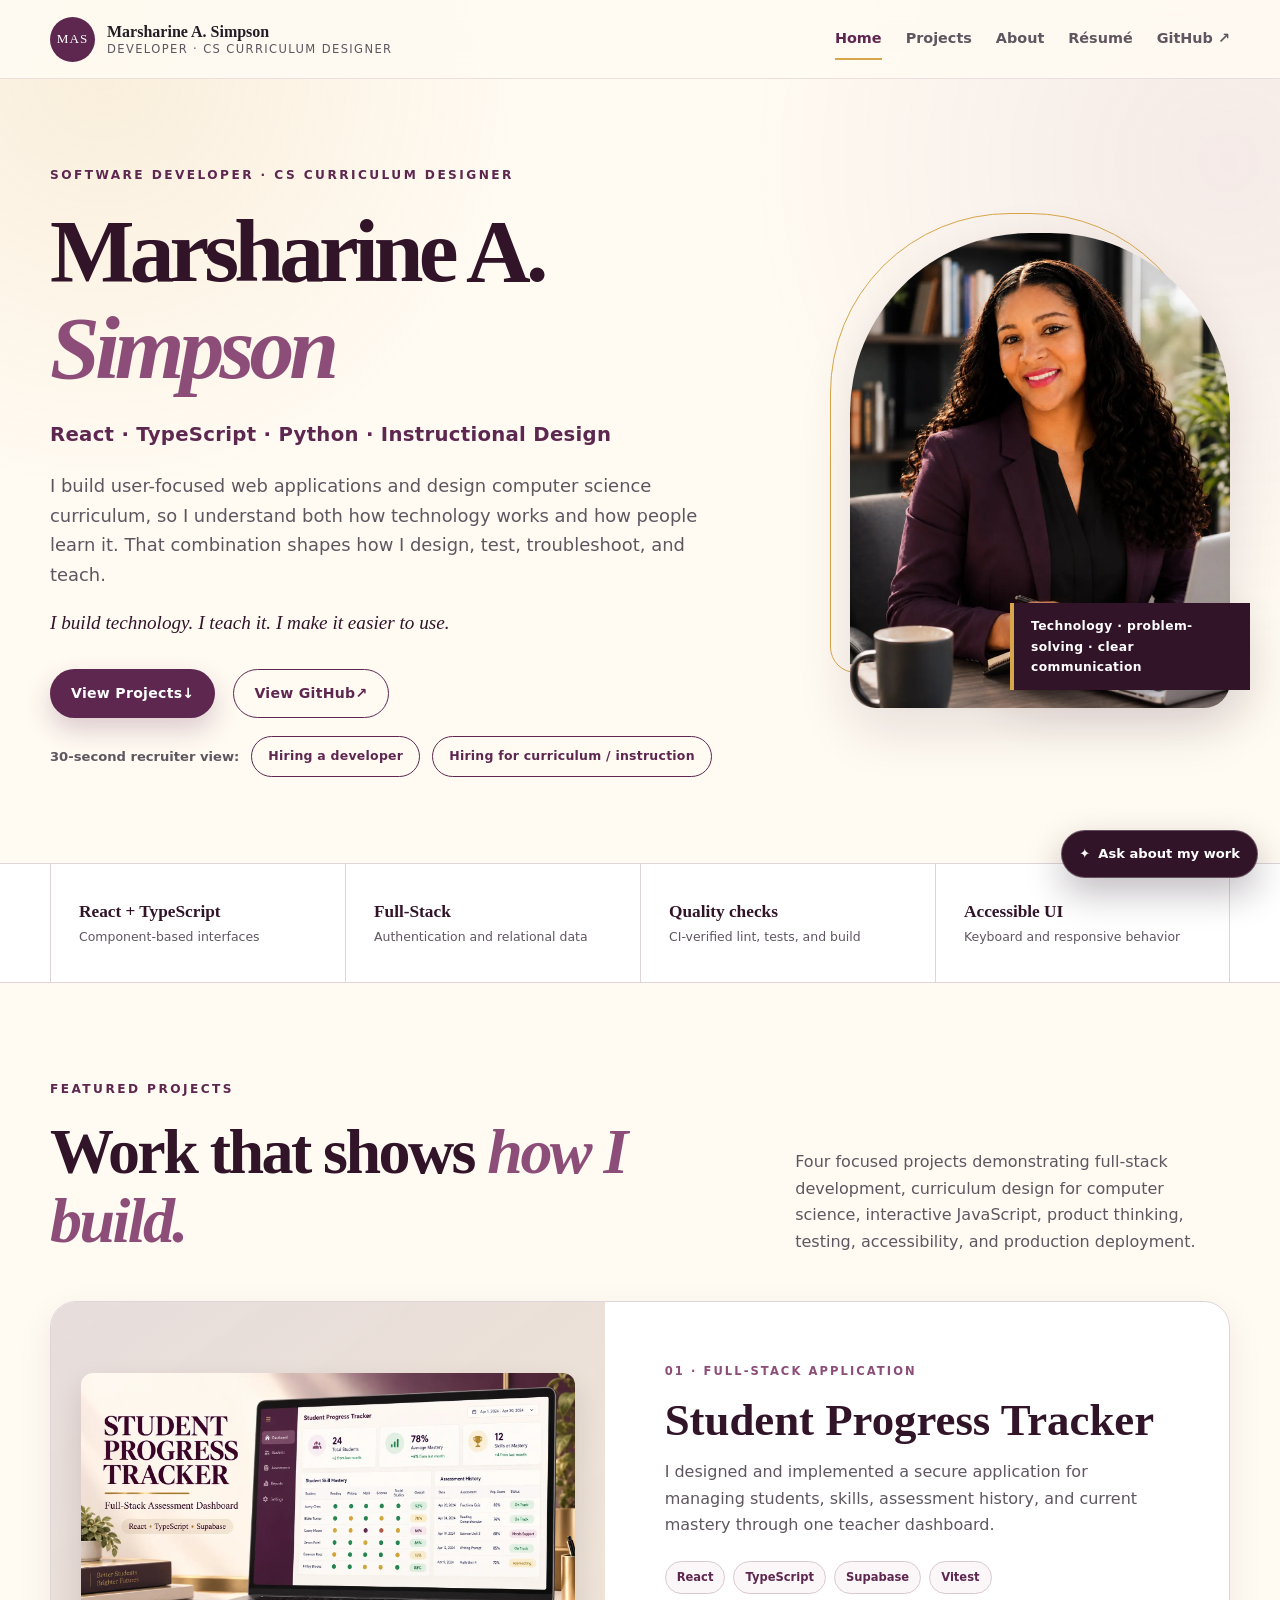
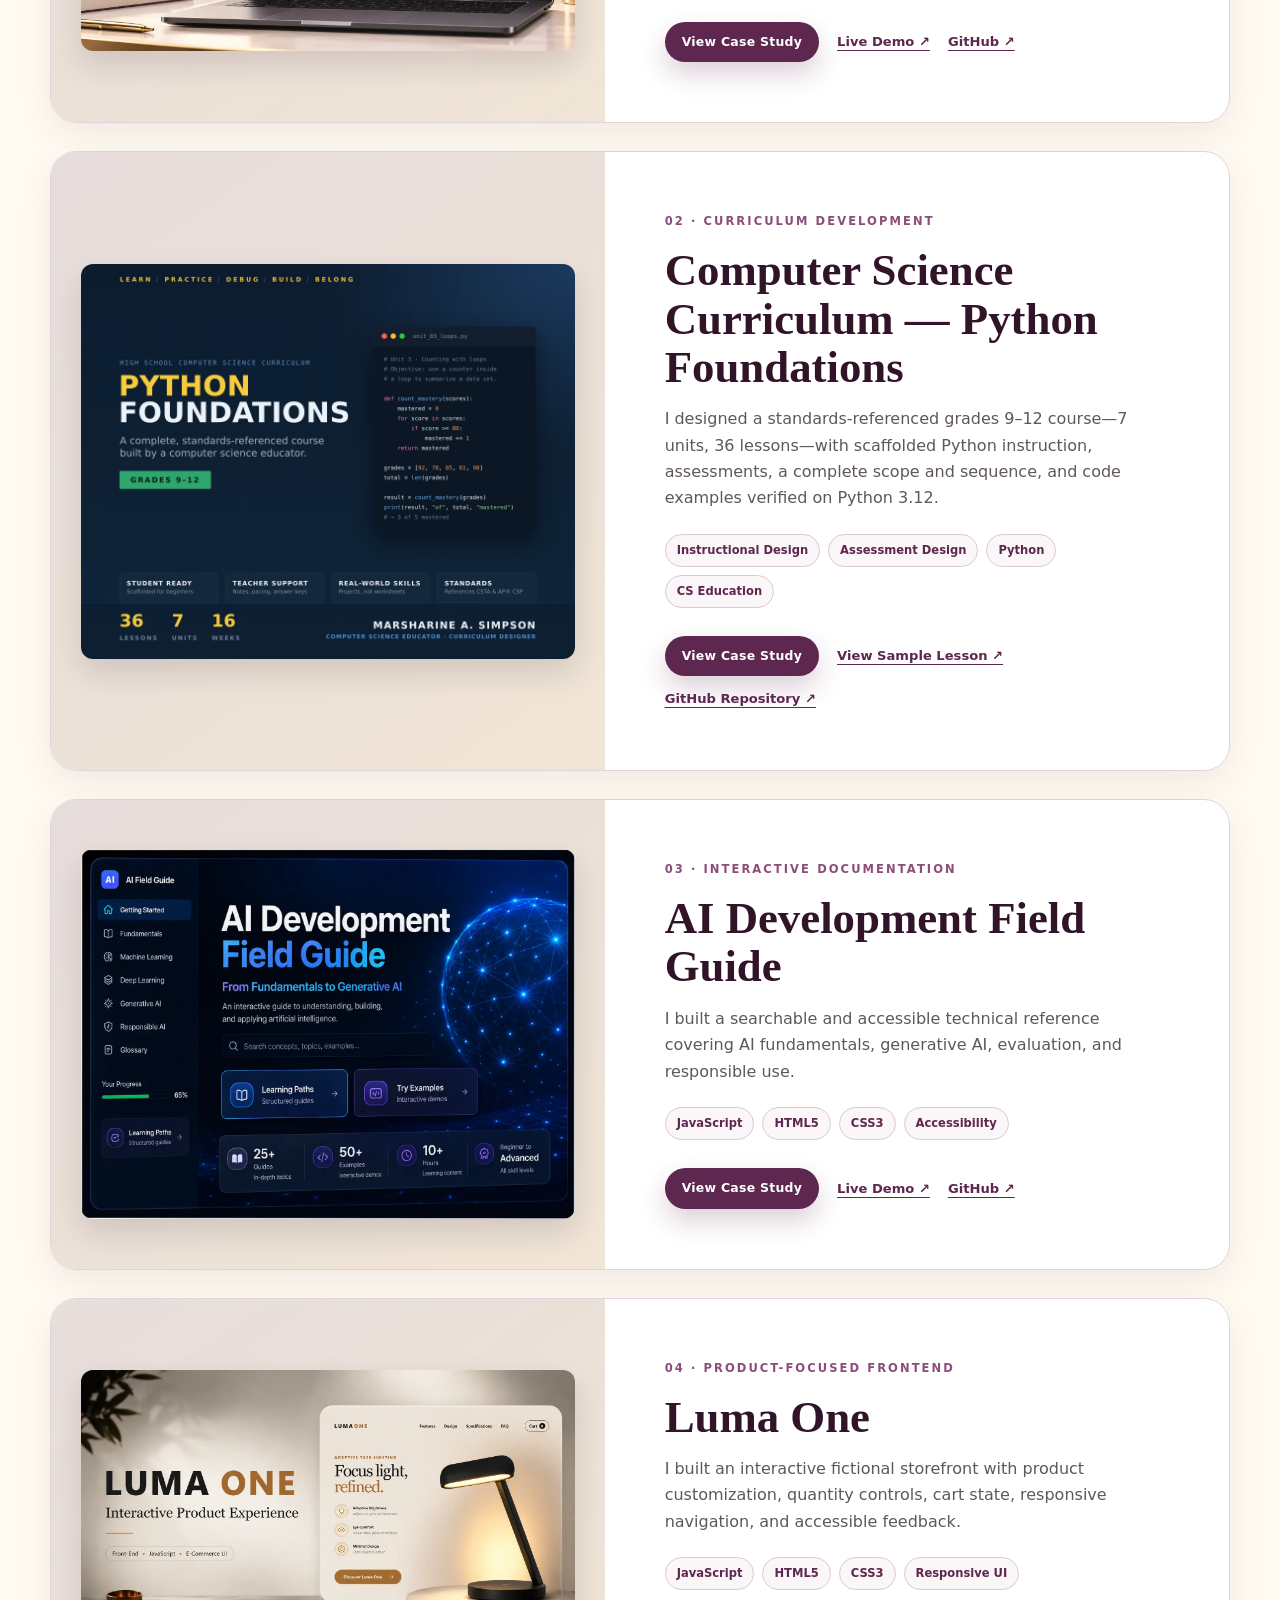
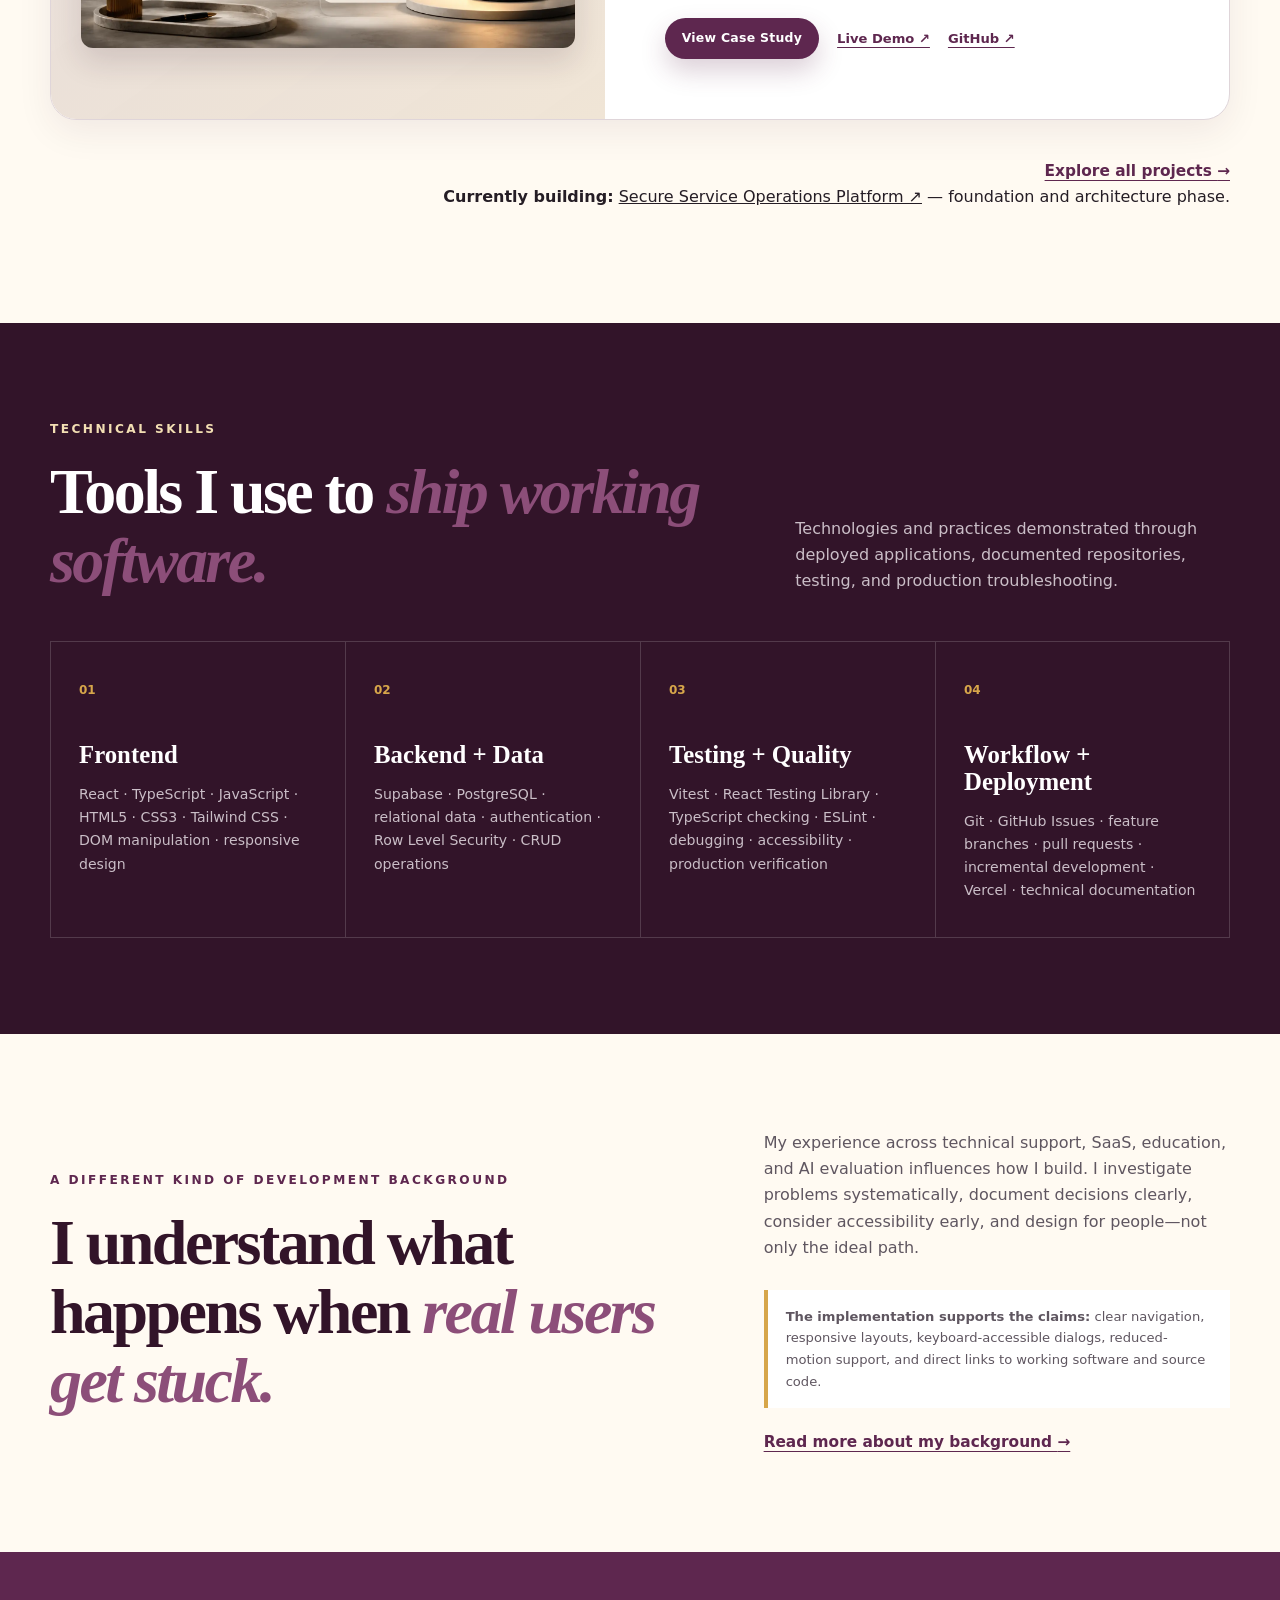
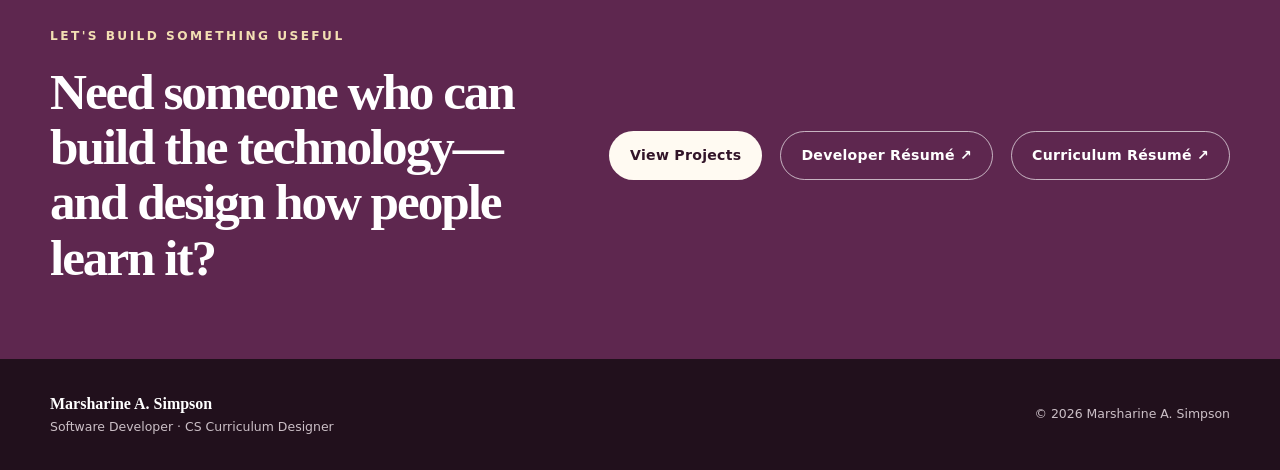
==== index.html @ 4a257163 "Make the home page closing call to action speak to both audiences "Need someone who can build the te" ====
<!DOCTYPE html>
<html lang="en">
<head>
    <meta charset="UTF-8">
    <meta name="viewport" content="width=device-width, initial-scale=1.0">
    <meta name="description" content="Portfolio of Marsharine A. Simpson, software developer and computer science curriculum designer: React and TypeScript applications, a grades 9–12 Python curriculum, EdTech, testing, and accessibility.">
    <meta name="theme-color" content="#5e274f">
    <link rel="canonical" href="https://projectsportfolio-nine.vercel.app/">
    <meta property="og:type" content="profile">
    <meta property="og:title" content="Marsharine A. Simpson | Software Developer &amp; CS Curriculum Designer">
    <meta property="og:description" content="Full-stack React and TypeScript applications, a grades 9–12 Python curriculum, and EdTech built at the intersection of software and instruction.">
    <meta property="og:url" content="https://projectsportfolio-nine.vercel.app/">
    <meta property="og:image" content="https://projectsportfolio-nine.vercel.app/assets/marsharine-profile.jpg">
    <meta property="og:image:alt" content="Professional portrait of Marsharine A. Simpson, software developer and computer science curriculum designer">
    <meta name="twitter:card" content="summary_large_image">
    <meta name="twitter:title" content="Marsharine A. Simpson | Software Developer &amp; CS Curriculum Designer">
    <meta name="twitter:description" content="Deployed React and TypeScript applications, a grades 9–12 Python curriculum, and EdTech case studies.">
    <meta name="twitter:image" content="https://projectsportfolio-nine.vercel.app/assets/marsharine-profile.jpg">
    <title>Marsharine A. Simpson | Software Developer &amp; CS Curriculum Designer</title>
    <link rel="icon" href="assets/favicon.svg" type="image/svg+xml">
    <link rel="manifest" href="site.webmanifest">
    <link rel="preload" as="image" href="assets/profile-portrait.webp" type="image/webp" fetchpriority="high">
    <link rel="stylesheet" href="styles.css">
    <script src="data/portfolio-answers.js" defer></script>
    <script src="script.js" defer></script>
    <script type="application/ld+json">
    {
        "@context": "https://schema.org",
        "@type": "ProfilePage",
        "url": "https://projectsportfolio-nine.vercel.app/",
        "name": "Marsharine A. Simpson — Software Developer & CS Curriculum Designer Portfolio",
        "mainEntity": {
            "@type": "Person",
            "name": "Marsharine A. Simpson",
            "jobTitle": ["Software Developer", "Computer Science Curriculum Designer"],
            "url": "https://projectsportfolio-nine.vercel.app/",
            "image": "https://projectsportfolio-nine.vercel.app/assets/marsharine-profile.jpg",
            "sameAs": ["https://github.com/marsharine-cs"],
            "alumniOf": {"@type": "CollegeOrUniversity", "name": "University of Phoenix"},
            "knowsAbout": ["React", "TypeScript", "JavaScript", "Python", "Supabase", "PostgreSQL", "Software Testing", "Web Accessibility", "Curriculum Development", "Instructional Design", "Computer Science Education", "Educational Technology"]
        }
    }
    </script>
</head>
<body data-page="home">
    <a class="skip-link" href="#main-content">Skip to main content</a>

    <header class="site-header">
        <div class="nav-shell">
            <a class="brand" href="index.html" aria-label="Marsharine A. Simpson portfolio home">
                <span class="brand-mark" aria-hidden="true">MAS</span>
                <span class="brand-copy">
                    <strong>Marsharine A. Simpson</strong>
                    <small>Developer · CS Curriculum Designer</small>
                </span>
            </a>

            <button class="menu-button" id="menu-button" type="button" aria-expanded="false" aria-controls="main-navigation" aria-label="Open navigation menu">
                <span></span><span></span><span></span>
            </button>

            <nav class="main-navigation" id="main-navigation" aria-label="Primary navigation">
                <a href="index.html" aria-current="page">Home</a>
                <a href="projects.html">Projects</a>
                <a href="about.html">About</a>
                <a href="https://projectsportfolio-nine.vercel.app/assets/Marsharine-Simpson-Software-Developer-Resume.pdf" target="_blank" rel="noopener noreferrer">Résumé</a>
                <a href="https://github.com/marsharine-cs" target="_blank" rel="noopener noreferrer">GitHub <span aria-hidden="true">↗</span></a>
            </nav>
        </div>
    </header>

    <main id="main-content">
        <section class="hero shell" aria-labelledby="hero-heading">
            <div class="hero-copy">
                <p class="eyebrow">SOFTWARE DEVELOPER · CS CURRICULUM DESIGNER</p>
                <h1 id="hero-heading">Marsharine A. <span>Simpson</span></h1>
                <p class="hero-stack">React · TypeScript · Python · Instructional Design</p>
                <p class="hero-introduction">I build user-focused web applications and design computer science curriculum, so I understand both how technology works and how people learn it. That combination shapes how I design, test, troubleshoot, and teach.</p>
                <p class="signature-line">I build technology. I teach it. I make it easier to use.</p>
                <div class="button-row">
                    <a class="button button-primary" href="#featured-projects">View Projects <span aria-hidden="true">↓</span></a>
                    <a class="button button-secondary" href="https://github.com/marsharine-cs" target="_blank" rel="noopener noreferrer">View GitHub <span aria-hidden="true">↗</span></a>
                </div>
                <div class="recruiter-paths" aria-label="30-second recruiter views">
                    <span>30-second recruiter view:</span>
                    <button class="button button-secondary button-small" type="button" data-open-recruiter>Hiring a developer</button>
                    <button class="button button-secondary button-small" type="button" data-open-curriculum-recruiter>Hiring for curriculum / instruction</button>
                </div>
            </div>

            <figure class="hero-photo">
                <img src="assets/profile-portrait.webp" width="1122" height="1402" fetchpriority="high" decoding="async" alt="Professional portrait of Marsharine A. Simpson at a desk with a notebook and laptop">
                <figcaption>Technology · problem-solving · clear communication</figcaption>
            </figure>
        </section>

        <section class="proof-strip" aria-label="Core development capabilities">
            <div class="shell proof-grid">
                <div><strong>React + TypeScript</strong><span>Component-based interfaces</span></div>
                <div><strong>Full-Stack</strong><span>Authentication and relational data</span></div>
                <div><strong>Quality checks</strong><span>CI-verified lint, tests, and build</span></div>
                <div><strong>Accessible UI</strong><span>Keyboard and responsive behavior</span></div>
            </div>
        </section>

        <section class="section shell" id="featured-projects" aria-labelledby="featured-heading">
            <div class="section-heading">
                <div>
                    <p class="eyebrow">FEATURED PROJECTS</p>
                    <h2 id="featured-heading">Work that shows <span>how I build.</span></h2>
                </div>
                <p>Four focused projects demonstrating full-stack development, curriculum design for computer science, interactive JavaScript, product thinking, testing, accessibility, and production deployment.</p>
            </div>

            <div class="featured-grid">
                <article class="project-card project-card-featured">
                    <a class="project-media" href="case-studies/student-progress-tracker.html" aria-label="Read the Student Progress Tracker case study">
                        <img src="assets/student-progress-tracker-project.webp" width="1672" height="941" loading="lazy" decoding="async" alt="Student Progress Tracker full-stack assessment dashboard preview">
                    </a>
                    <div class="project-card-body">
                        <p class="project-kicker">01 · FULL-STACK APPLICATION</p>
                        <h3>Student Progress Tracker</h3>
                        <p>I designed and implemented a secure application for managing students, skills, assessment history, and current mastery through one teacher dashboard.</p>
                        <ul class="tag-list" aria-label="Technologies">
                            <li>React</li><li>TypeScript</li><li>Supabase</li><li>Vitest</li>
                        </ul>
                        <div class="project-actions">
                            <a class="button button-primary button-small" href="case-studies/student-progress-tracker.html">View Case Study</a>
                            <a href="https://student-progress-tracker-sepia.vercel.app/?demo=1" target="_blank" rel="noopener noreferrer">Live Demo ↗</a>
                            <a href="https://github.com/marsharine-cs/student-progress-tracker" target="_blank" rel="noopener noreferrer">GitHub ↗</a>
                        </div>
                    </div>
                </article>

                <article class="project-card project-card-featured">
                    <a class="project-media" href="case-studies/python-foundations-curriculum.html" aria-label="Read the Python Foundations curriculum case study">
                        <img src="assets/python-foundations-cover.webp" width="2000" height="1600" loading="lazy" decoding="async" alt="Python Foundations grades 9–12 computer science curriculum cover">
                    </a>
                    <div class="project-card-body">
                        <p class="project-kicker">02 · CURRICULUM DEVELOPMENT</p>
                        <h3>Computer Science Curriculum — Python Foundations</h3>
                        <p>I designed a standards-referenced grades 9–12 course—7 units, 36 lessons—with scaffolded Python instruction, assessments, a complete scope and sequence, and code examples verified on Python 3.12.</p>
                        <ul class="tag-list" aria-label="Disciplines">
                            <li>Instructional Design</li><li>Assessment Design</li><li>Python</li><li>CS Education</li>
                        </ul>
                        <div class="project-actions">
                            <a class="button button-primary button-small" href="case-studies/python-foundations-curriculum.html">View Case Study</a>
                            <a href="https://github.com/marsharine-cs/computer-science-secondary-curriculum/blob/main/intro-to-python-9-12/sample-lesson-1.3.md" target="_blank" rel="noopener noreferrer">View Sample Lesson ↗</a>
                            <a href="https://github.com/marsharine-cs/computer-science-secondary-curriculum" target="_blank" rel="noopener noreferrer">GitHub Repository ↗</a>
                        </div>
                    </div>
                </article>

                <article class="project-card project-card-featured">
                    <a class="project-media" href="case-studies/ai-development-field-guide.html" aria-label="Read the AI Development Field Guide case study">
                        <img src="assets/ai-field-guide-project.webp" width="1448" height="1086" loading="lazy" decoding="async" alt="AI Development Field Guide interface preview">
                    </a>
                    <div class="project-card-body">
                        <p class="project-kicker">03 · INTERACTIVE DOCUMENTATION</p>
                        <h3>AI Development Field Guide</h3>
                        <p>I built a searchable and accessible technical reference covering AI fundamentals, generative AI, evaluation, and responsible use.</p>
                        <ul class="tag-list" aria-label="Technologies">
                            <li>JavaScript</li><li>HTML5</li><li>CSS3</li><li>Accessibility</li>
                        </ul>
                        <div class="project-actions">
                            <a class="button button-primary button-small" href="case-studies/ai-development-field-guide.html">View Case Study</a>
                            <a href="https://ai-development-field-guide.vercel.app/" target="_blank" rel="noopener noreferrer">Live Demo ↗</a>
                            <a href="https://github.com/marsharine-cs/Software_Engineering-Projects/tree/AI_Dev-Technical_Doc_Web_Project" target="_blank" rel="noopener noreferrer">GitHub ↗</a>
                        </div>
                    </div>
                </article>

                <article class="project-card project-card-featured">
                    <a class="project-media" href="case-studies/luma-one.html" aria-label="Read the Luma One case study">
                        <img src="assets/luma-one-project.webp" width="1672" height="941" loading="lazy" decoding="async" alt="Luma One interactive product experience preview">
                    </a>
                    <div class="project-card-body">
                        <p class="project-kicker">04 · PRODUCT-FOCUSED FRONTEND</p>
                        <h3>Luma One</h3>
                        <p>I built an interactive fictional storefront with product customization, quantity controls, cart state, responsive navigation, and accessible feedback.</p>
                        <ul class="tag-list" aria-label="Technologies">
                            <li>JavaScript</li><li>HTML5</li><li>CSS3</li><li>Responsive UI</li>
                        </ul>
                        <div class="project-actions">
                            <a class="button button-primary button-small" href="case-studies/luma-one.html">View Case Study</a>
                            <a href="https://luma-one-product-landing.vercel.app/" target="_blank" rel="noopener noreferrer">Live Demo ↗</a>
                            <a href="https://github.com/marsharine-cs/Software_Engineering-Projects/tree/Product_Landing-_Page" target="_blank" rel="noopener noreferrer">GitHub ↗</a>
                        </div>
                    </div>
                </article>
            </div>

            <div class="section-action">
                <a class="text-link" href="projects.html">Explore all projects <span aria-hidden="true">→</span></a>
                <p><strong>Currently building:</strong> <a href="https://github.com/marsharine-cs/secure-service-operations-platform" target="_blank" rel="noopener noreferrer">Secure Service Operations Platform ↗</a> — foundation and architecture phase.</p>
            </div>
        </section>

        <section class="section section-dark" aria-labelledby="skills-heading">
            <div class="shell">
                <div class="section-heading section-heading-light">
                    <div>
                        <p class="eyebrow">TECHNICAL SKILLS</p>
                        <h2 id="skills-heading">Tools I use to <span>ship working software.</span></h2>
                    </div>
                    <p>Technologies and practices demonstrated through deployed applications, documented repositories, testing, and production troubleshooting.</p>
                </div>

                <div class="skills-grid">
                    <article><span>01</span><h3>Frontend</h3><p>React · TypeScript · JavaScript · HTML5 · CSS3 · Tailwind CSS · DOM manipulation · responsive design</p></article>
                    <article><span>02</span><h3>Backend + Data</h3><p>Supabase · PostgreSQL · relational data · authentication · Row Level Security · CRUD operations</p></article>
                    <article><span>03</span><h3>Testing + Quality</h3><p>Vitest · React Testing Library · TypeScript checking · ESLint · debugging · accessibility · production verification</p></article>
                    <article><span>04</span><h3>Workflow + Deployment</h3><p>Git · GitHub Issues · feature branches · pull requests · incremental development · Vercel · technical documentation</p></article>
                </div>
            </div>
        </section>

        <section class="section shell developer-edge" aria-labelledby="edge-heading">
            <div>
                <p class="eyebrow">A DIFFERENT KIND OF DEVELOPMENT BACKGROUND</p>
                <h2 id="edge-heading">I understand what happens when <span>real users get stuck.</span></h2>
            </div>
            <div>
                <p>My experience across technical support, SaaS, education, and AI evaluation influences how I build. I investigate problems systematically, document decisions clearly, consider accessibility early, and design for people—not only the ideal path.</p>
                <p class="quality-note"><strong>The implementation supports the claims:</strong> clear navigation, responsive layouts, keyboard-accessible dialogs, reduced-motion support, and direct links to working software and source code.</p>
                <a class="text-link" href="about.html">Read more about my background <span aria-hidden="true">→</span></a>
            </div>
        </section>

        <section class="cta-section">
            <div class="shell cta-grid">
                <div>
                    <p class="eyebrow">LET'S BUILD SOMETHING USEFUL</p>
                    <h2>Need someone who can build the technology—and design how people learn&nbsp;it?</h2>
                </div>
                <div class="button-row">
                    <a class="button button-light" href="projects.html">View Projects</a>
                    <a class="button button-outline-light" href="assets/Marsharine-Simpson-Software-Developer-Resume.pdf" target="_blank" rel="noopener noreferrer">Developer Résumé ↗</a>
                    <a class="button button-outline-light" href="assets/Marsharine-Simpson-Curriculum-Designer-Resume.pdf" target="_blank" rel="noopener noreferrer">Curriculum Résumé ↗</a>
                </div>
            </div>
        </section>
    </main>

    <dialog class="recruiter-dialog" id="recruiter-dialog" aria-labelledby="recruiter-title">
        <div class="recruiter-shell">
            <header class="recruiter-header">
                <div><p class="eyebrow">30-SECOND RECRUITER VIEW</p><h2 id="recruiter-title">Software developer with proof behind the claim.</h2></div>
                <button class="dialog-close" type="button" aria-label="Close recruiter summary" data-close-dialog>×</button>
            </header>
            <p class="recruiter-lead">I build and deploy user-focused web applications, test important behavior, troubleshoot production issues, and document the engineering decisions behind the work.</p>
            <div class="recruiter-evidence">
                <article><span>STRONGEST PROJECT</span><h3>Student Progress Tracker</h3><p>React + TypeScript + Supabase/PostgreSQL with authentication, RLS, CRUD, assessment history, dashboard logic, and automated regression coverage.</p></article>
                <article><span>ENGINEERING PRACTICE</span><h3>Team-ready workflow</h3><p>GitHub Issues, feature branches, pull requests, TypeScript checks, linting, testing, production builds, and deployment verification.</p></article>
                <article><span>PROFESSIONAL EDGE</span><h3>Clear problem-solving</h3><p>IT, SaaS support, education, and AI-evaluation experience strengthen troubleshooting, communication, documentation, and user empathy.</p></article>
            </div>
            <div class="button-row">
                <a class="button button-primary" href="case-studies/student-progress-tracker.html">Review Strongest Case Study</a>
                <a class="button button-secondary" href="https://github.com/marsharine-cs" target="_blank" rel="noopener noreferrer">GitHub ↗</a>
                <a class="button button-secondary" href="https://projectsportfolio-nine.vercel.app/assets/Marsharine-Simpson-Software-Developer-Resume.pdf" target="_blank" rel="noopener noreferrer">Résumé ↗</a>
            </div>
        </div>
    </dialog>

    <dialog class="recruiter-dialog" id="curriculum-recruiter-dialog" aria-labelledby="curriculum-recruiter-title">
        <div class="recruiter-shell">
            <header class="recruiter-header">
                <div><p class="eyebrow">30-SECOND RECRUITER VIEW · CURRICULUM + INSTRUCTION</p><h2 id="curriculum-recruiter-title">Curriculum designer who can verify every line of code.</h2></div>
                <button class="dialog-close" type="button" aria-label="Close curriculum recruiter summary" data-close-dialog>×</button>
            </header>
            <p class="recruiter-lead">I design computer science curriculum end to end—scope and sequence, objectives, scaffolded lessons, assessments, and teacher materials—and I bring classroom teaching and software-development experience to every course.</p>
            <div class="recruiter-evidence">
                <article><span>STRONGEST WORK SAMPLE</span><h3>Python Foundations</h3><p>A grades 9–12 course of 7 units and 36 lessons, designed with reference to CSTA K–12 and AP® CSP, with every code example verified on Python 3.12.</p></article>
                <article><span>INSTRUCTIONAL EXPERIENCE</span><h3>Elementary through high school</h3><p>Small-group and individualized virtual instruction at Edmentum, fifth-grade math and science at Charter Schools USA, and CS teaching credentials in New Jersey and Florida.</p></article>
                <article><span>EDTECH EDGE</span><h3>Builds the tools, too</h3><p>Designed and deployed the Student Progress Tracker, a teacher dashboard for assessment history and current mastery by skill.</p></article>
            </div>
            <div class="button-row">
                <a class="button button-primary" href="case-studies/python-foundations-curriculum.html">Review Curriculum Case Study</a>
                <a class="button button-secondary" href="https://github.com/marsharine-cs/computer-science-secondary-curriculum/blob/main/intro-to-python-9-12/sample-lesson-1.3.md" target="_blank" rel="noopener noreferrer">Sample Lesson ↗</a>
                <a class="button button-secondary" href="assets/Marsharine-Simpson-Curriculum-Designer-Resume.pdf" target="_blank" rel="noopener noreferrer">Curriculum Résumé ↗</a>
            </div>
        </div>
    </dialog>

    <footer class="site-footer">
        <div class="shell footer-grid">
            <div><strong>Marsharine A. Simpson</strong><span>Software Developer · CS Curriculum Designer</span></div>
            <p>© <span data-current-year>2026</span> Marsharine A. Simpson</p>
        </div>
    </footer>
</body>
</html>
---- styles.css ----
:root {
    --ink: #251d25;
    --ink-soft: #5f5660;
    --plum: #5e274f;
    --plum-deep: #321429;
    --plum-light: #8c4e79;
    --gold: #d7a64a;
    --gold-soft: #f3dfb3;
    --cream: #fffaf2;
    --paper: #ffffff;
    --mist: #f4eee9;
    --line: #dfd5d9;
    --success: #4a7c59;
    --shadow: 0 20px 55px rgba(50, 20, 41, 0.12);
    --radius-lg: 26px;
    --radius-md: 18px;
    --radius-sm: 10px;
    --shell: 1180px;
}

* {
    box-sizing: border-box;
}

html {
    scroll-behavior: smooth;
}

body {
    margin: 0;
    color: var(--ink);
    background: var(--cream);
    font-family: Inter, ui-sans-serif, system-ui, -apple-system, BlinkMacSystemFont, "Segoe UI", sans-serif;
    line-height: 1.65;
}

body::before {
    position: fixed;
    inset: 0;
    z-index: -1;
    background:
        radial-gradient(circle at 8% 8%, rgba(215, 166, 74, 0.13), transparent 26rem),
        radial-gradient(circle at 96% 18%, rgba(140, 78, 121, 0.09), transparent 30rem);
    content: "";
    pointer-events: none;
}

img {
    display: block;
    max-width: 100%;
    height: auto;
}

a {
    color: inherit;
}

button,
a {
    -webkit-tap-highlight-color: transparent;
}

button,
input,
textarea,
select {
    font: inherit;
}

h1,
h2,
h3,
p,
figure,
ul {
    margin-top: 0;
}

h1,
h2,
h3 {
    color: var(--plum-deep);
    font-family: Georgia, "Times New Roman", serif;
    line-height: 1.08;
}

h1 span,
h2 span {
    color: var(--plum-light);
    font-style: italic;
}

.shell {
    width: min(calc(100% - 40px), var(--shell));
    margin-inline: auto;
}

.section {
    padding-block: 96px;
}

.skip-link {
    position: fixed;
    top: 12px;
    left: 12px;
    z-index: 1000;
    padding: 10px 16px;
    border-radius: 8px;
    color: var(--paper);
    background: var(--plum-deep);
    transform: translateY(-150%);
    transition: transform 160ms ease;
}

.skip-link:focus {
    transform: translateY(0);
}

:focus-visible {
    outline: 3px solid var(--gold);
    outline-offset: 4px;
}

.site-header {
    position: sticky;
    top: 0;
    z-index: 100;
    border-bottom: 1px solid rgba(94, 39, 79, 0.12);
    background: rgba(255, 250, 242, 0.94);
    backdrop-filter: blur(14px);
}

.nav-shell {
    display: flex;
    align-items: center;
    justify-content: space-between;
    width: min(calc(100% - 40px), var(--shell));
    min-height: 78px;
    margin-inline: auto;
    gap: 32px;
}

.brand {
    display: inline-flex;
    align-items: center;
    gap: 12px;
    text-decoration: none;
}

.brand-mark {
    display: grid;
    width: 45px;
    aspect-ratio: 1;
    place-items: center;
    border-radius: 50%;
    color: var(--paper);
    background: var(--plum);
    font-family: Georgia, "Times New Roman", serif;
    font-size: 0.82rem;
    letter-spacing: 0.08em;
}

.brand-copy {
    display: grid;
    line-height: 1.25;
}

.brand-copy strong {
    font-family: Georgia, "Times New Roman", serif;
    font-size: 1rem;
}

.brand-copy small {
    color: var(--ink-soft);
    font-size: 0.72rem;
    letter-spacing: 0.12em;
    text-transform: uppercase;
}

.main-navigation {
    display: flex;
    align-items: center;
    gap: 24px;
}

.main-navigation a {
    position: relative;
    color: var(--ink-soft);
    font-size: 0.9rem;
    font-weight: 700;
    text-decoration: none;
}

.main-navigation a:hover,
.main-navigation a[aria-current="page"] {
    color: var(--plum);
}

.main-navigation a[aria-current="page"]::after {
    position: absolute;
    right: 0;
    bottom: -9px;
    left: 0;
    height: 2px;
    background: var(--gold);
    content: "";
}

.menu-button {
    display: none;
    width: 46px;
    height: 42px;
    padding: 10px;
    border: 1px solid var(--line);
    border-radius: 9px;
    background: var(--paper);
    cursor: pointer;
}

.menu-button span {
    display: block;
    width: 100%;
    height: 2px;
    margin-block: 4px;
    border-radius: 2px;
    background: var(--plum-deep);
    transition: transform 180ms ease, opacity 180ms ease;
}

.menu-button[aria-expanded="true"] span:first-child {
    transform: translateY(6px) rotate(45deg);
}

.menu-button[aria-expanded="true"] span:nth-child(2) {
    opacity: 0;
}

.menu-button[aria-expanded="true"] span:last-child {
    transform: translateY(-6px) rotate(-45deg);
}

.hero {
    display: grid;
    grid-template-columns: minmax(0, 1.25fr) minmax(300px, 0.75fr);
    align-items: center;
    min-height: 680px;
    padding-block: 86px;
    gap: clamp(46px, 8vw, 105px);
}

.eyebrow {
    margin-bottom: 18px;
    color: var(--plum);
    font-size: 0.76rem;
    font-weight: 800;
    letter-spacing: 0.2em;
}

.hero h1,
.page-hero h1,
.case-hero h1 {
    margin-bottom: 22px;
    font-size: clamp(3.25rem, 7vw, 6.5rem);
    letter-spacing: -0.055em;
}

.hero-stack {
    margin-bottom: 20px;
    color: var(--plum);
    font-size: clamp(1rem, 2vw, 1.23rem);
    font-weight: 800;
    letter-spacing: 0.015em;
}

.hero-introduction {
    max-width: 700px;
    margin-bottom: 18px;
    color: var(--ink-soft);
    font-size: 1.12rem;
}

.signature-line {
    margin-bottom: 30px;
    color: var(--plum-deep);
    font-family: Georgia, "Times New Roman", serif;
    font-size: 1.2rem;
    font-style: italic;
}

.button-row,
.project-actions {
    display: flex;
    flex-wrap: wrap;
    align-items: center;
    gap: 12px 18px;
}

.button {
    display: inline-flex;
    align-items: center;
    justify-content: center;
    min-height: 48px;
    padding: 12px 20px;
    border: 1px solid transparent;
    border-radius: 999px;
    font-size: 0.88rem;
    font-weight: 800;
    letter-spacing: 0.02em;
    text-decoration: none;
    cursor: pointer;
    transition: transform 160ms ease, box-shadow 160ms ease, background 160ms ease;
}

.button:hover {
    transform: translateY(-2px);
}

.button-primary {
    color: var(--paper);
    background: var(--plum);
    box-shadow: 0 12px 26px rgba(94, 39, 79, 0.22);
}

.button-primary:hover {
    background: var(--plum-deep);
}

.button-secondary {
    border-color: var(--plum);
    color: var(--plum);
    background: transparent;
}

.button-light {
    color: var(--plum-deep);
    background: var(--cream);
}

.button-outline-light {
    border-color: rgba(255, 255, 255, 0.65);
    color: var(--paper);
}

.button-small {
    min-height: 40px;
    padding: 9px 16px;
    font-size: 0.78rem;
}

.hero-photo {
    position: relative;
    width: min(100%, 380px);
    margin: 0;
    justify-self: end;
}

.hero-photo::before {
    position: absolute;
    inset: -20px 20px 35px -20px;
    z-index: -1;
    border: 1px solid var(--gold);
    border-radius: 180px 180px var(--radius-lg) var(--radius-lg);
    content: "";
}

.hero-photo img {
    width: 100%;
    aspect-ratio: 4 / 5;
    border-radius: 180px 180px var(--radius-lg) var(--radius-lg);
    object-fit: cover;
    object-position: center 22%;
    box-shadow: var(--shadow);
}

.hero-photo figcaption {
    position: absolute;
    right: -20px;
    bottom: 18px;
    max-width: 240px;
    padding: 13px 17px;
    border-left: 4px solid var(--gold);
    color: var(--paper);
    background: var(--plum-deep);
    box-shadow: var(--shadow);
    font-size: 0.77rem;
    font-weight: 700;
    letter-spacing: 0.03em;
}

.proof-strip {
    border-block: 1px solid var(--line);
    background: var(--paper);
}

.proof-grid {
    display: grid;
    grid-template-columns: repeat(4, 1fr);
}

.proof-grid div {
    display: grid;
    min-height: 118px;
    align-content: center;
    padding: 20px 28px;
    border-left: 1px solid var(--line);
}

.proof-grid div:last-child {
    border-right: 1px solid var(--line);
}

.proof-grid strong {
    color: var(--plum-deep);
    font-family: Georgia, "Times New Roman", serif;
    font-size: 1.08rem;
}

.proof-grid span {
    color: var(--ink-soft);
    font-size: 0.78rem;
}

.section-heading {
    display: grid;
    grid-template-columns: minmax(0, 1fr) minmax(260px, 0.62fr);
    align-items: end;
    margin-bottom: 46px;
    gap: 44px;
}

.section-heading h2,
.developer-edge h2,
.cta-section h2 {
    max-width: 740px;
    margin-bottom: 0;
    font-size: clamp(2.4rem, 5vw, 4.4rem);
    letter-spacing: -0.04em;
}

.section-heading > p,
.developer-edge > div:last-child p {
    margin-bottom: 0;
    color: var(--ink-soft);
}

.featured-grid {
    display: grid;
    gap: 28px;
}

.project-card {
    overflow: hidden;
    border: 1px solid var(--line);
    border-radius: var(--radius-lg);
    background: var(--paper);
    box-shadow: 0 12px 36px rgba(50, 20, 41, 0.07);
}

.project-card-featured {
    display: grid;
    grid-template-columns: minmax(0, 0.94fr) minmax(0, 1.06fr);
    min-height: 390px;
}

.project-media {
    display: grid;
    min-height: 320px;
    padding: clamp(18px, 2.4vw, 30px);
    overflow: hidden;
    place-items: center;
    background:
        linear-gradient(145deg, rgba(94, 39, 79, 0.09), rgba(215, 166, 74, 0.12)),
        var(--mist);
}

.project-media img {
    width: 100%;
    height: auto;
    max-height: 100%;
    border-radius: 12px;
    object-fit: contain;
    box-shadow: 0 14px 30px rgba(50, 20, 41, 0.14);
    transition: transform 350ms ease;
}

a.project-media:hover img {
    transform: translateY(-3px);
}

.project-card-body {
    display: flex;
    flex-direction: column;
    justify-content: center;
    padding: clamp(30px, 5vw, 60px);
}

.project-kicker {
    margin-bottom: 15px;
    color: var(--plum-light);
    font-size: 0.72rem;
    font-weight: 900;
    letter-spacing: 0.18em;
}

.project-card h3 {
    margin-bottom: 15px;
    font-size: clamp(2rem, 3.5vw, 3.2rem);
}

.project-card-body > p:not(.project-kicker) {
    margin-bottom: 22px;
    color: var(--ink-soft);
}

.tag-list {
    display: flex;
    flex-wrap: wrap;
    padding: 0;
    margin-bottom: 28px;
    gap: 8px;
    list-style: none;
}

.tag-list li,
.case-meta span {
    padding: 6px 11px;
    border: 1px solid #d9c9d2;
    border-radius: 999px;
    color: var(--plum);
    background: #fbf6f8;
    font-size: 0.72rem;
    font-weight: 800;
}

.project-actions > a:not(.button),
.text-link {
    color: var(--plum);
    font-size: 0.82rem;
    font-weight: 850;
    text-underline-offset: 4px;
}

.section-action {
    margin-top: 38px;
    text-align: right;
}

.text-link {
    font-size: 0.96rem;
}

.section-dark {
    color: #f7edf3;
    background: var(--plum-deep);
}

.section-heading-light h2,
.section-heading-light h3 {
    color: var(--paper);
}

.section-heading-light .eyebrow {
    color: var(--gold-soft);
}

.section-heading-light > p {
    color: #cabec7;
}

.skills-grid {
    display: grid;
    grid-template-columns: repeat(4, 1fr);
    border-block: 1px solid rgba(255, 255, 255, 0.16);
}

.skills-grid article {
    min-height: 250px;
    padding: 34px 28px;
    border-left: 1px solid rgba(255, 255, 255, 0.16);
}

.skills-grid article:last-child {
    border-right: 1px solid rgba(255, 255, 255, 0.16);
}

.skills-grid span {
    color: var(--gold);
    font-size: 0.75rem;
    font-weight: 900;
}

.skills-grid h3 {
    margin: 40px 0 14px;
    color: var(--paper);
    font-size: 1.55rem;
}

.skills-grid p {
    margin-bottom: 0;
    color: #cabec7;
    font-size: 0.88rem;
}

.developer-edge {
    display: grid;
    grid-template-columns: minmax(0, 1fr) minmax(300px, 0.76fr);
    align-items: center;
    gap: clamp(44px, 8vw, 100px);
}

.developer-edge .text-link {
    display: inline-block;
    margin-top: 22px;
}

.cta-section {
    padding-block: 74px;
    color: var(--paper);
    background: var(--plum);
}

.cta-grid {
    display: grid;
    grid-template-columns: minmax(0, 1.2fr) auto;
    align-items: center;
    gap: 40px;
}

.cta-section .eyebrow {
    color: var(--gold-soft);
}

.cta-section h2 {
    color: var(--paper);
    font-size: clamp(2rem, 4vw, 3.5rem);
}

.site-footer {
    padding-block: 32px;
    color: #cbbfc6;
    background: #21101c;
}

.footer-grid {
    display: flex;
    align-items: center;
    justify-content: space-between;
    gap: 30px;
}

.footer-grid div {
    display: grid;
}

.footer-grid strong {
    color: var(--paper);
    font-family: Georgia, "Times New Roman", serif;
}

.footer-grid span,
.footer-grid p {
    font-size: 0.78rem;
}

.footer-grid p {
    margin-bottom: 0;
}

/* Projects */
.page-hero {
    max-width: 900px;
    padding-block: 90px 72px;
}

.page-hero h1 {
    margin-bottom: 24px;
}

.page-hero > p:last-child {
    max-width: 760px;
    margin-bottom: 0;
    color: var(--ink-soft);
    font-size: 1.12rem;
}

.project-index {
    padding-bottom: 96px;
}

.compact-grid {
    display: grid;
    grid-template-columns: repeat(2, minmax(0, 1fr));
    gap: 24px;
}

.compact-card {
    display: grid;
    grid-template-columns: minmax(150px, 0.72fr) minmax(0, 1fr);
    min-height: 240px;
}

.compact-card .project-media {
    min-height: 100%;
    padding: 16px;
}

.compact-card .project-card-body {
    padding: 28px;
}

.compact-card h3 {
    font-size: 1.55rem;
}

.compact-card .tag-list {
    margin-bottom: 18px;
}

.compact-card .project-actions {
    margin-top: auto;
}

.subsection-heading {
    display: flex;
    align-items: end;
    justify-content: space-between;
    margin: 84px 0 30px;
    gap: 30px;
}

.subsection-heading h2 {
    max-width: 700px;
    margin-bottom: 0;
    font-size: clamp(2rem, 4vw, 3.4rem);
}

.subsection-heading p {
    max-width: 470px;
    margin-bottom: 0;
    color: var(--ink-soft);
}

.education-card {
    display: grid;
    grid-template-columns: minmax(280px, 0.82fr) minmax(0, 1.18fr);
    overflow: hidden;
    border: 1px solid var(--line);
    border-radius: var(--radius-lg);
    background: var(--paper);
}

.education-card img {
    width: 100%;
    height: 100%;
    min-height: 360px;
    padding: 28px;
    object-fit: contain;
    background:
        linear-gradient(145deg, rgba(94, 39, 79, 0.08), rgba(215, 166, 74, 0.12)),
        var(--mist);
}

.education-card > div {
    padding: clamp(32px, 5vw, 58px);
}

.education-card h3 {
    font-size: clamp(2rem, 4vw, 3.4rem);
}

.education-card p {
    color: var(--ink-soft);
}

.minor-link-row {
    margin-top: 28px;
    color: var(--ink-soft);
    font-size: 0.88rem;
}

/* About */
.about-intro {
    display: grid;
    grid-template-columns: minmax(280px, 0.75fr) minmax(0, 1.25fr);
    align-items: start;
    gap: clamp(48px, 8vw, 110px);
}

.about-intro figure {
    position: sticky;
    top: 110px;
    margin: 0;
}

.about-intro img {
    width: 100%;
    aspect-ratio: 4 / 5;
    border-radius: 170px 170px var(--radius-lg) var(--radius-lg);
    object-fit: cover;
    box-shadow: var(--shadow);
}

.about-copy .lead {
    color: var(--plum-deep);
    font-family: Georgia, "Times New Roman", serif;
    font-size: clamp(1.45rem, 3vw, 2.2rem);
    line-height: 1.35;
}

.about-copy p:not(.eyebrow):not(.lead) {
    color: var(--ink-soft);
}

.experience-grid {
    display: grid;
    grid-template-columns: repeat(2, 1fr);
    margin-top: 58px;
    border-top: 1px solid var(--line);
    border-left: 1px solid var(--line);
}

.experience-grid article {
    padding: 30px;
    border-right: 1px solid var(--line);
    border-bottom: 1px solid var(--line);
}

.experience-grid h3 {
    font-size: 1.45rem;
}

.experience-grid p {
    margin-bottom: 0;
    color: var(--ink-soft);
    font-size: 0.9rem;
}

.credentials-grid {
    display: grid;
    grid-template-columns: 1.15fr 0.85fr;
    gap: 26px;
}

.credential-card {
    padding: 34px;
    border: 1px solid var(--line);
    border-radius: var(--radius-md);
    background: var(--paper);
}

.credential-card h3 {
    margin-bottom: 9px;
    font-size: 1.35rem;
}

.credential-card p {
    margin-bottom: 0;
    color: var(--ink-soft);
}

/* Case studies */
.case-hero {
    padding-block: 84px 56px;
}

.case-hero h1 {
    max-width: 980px;
    font-size: clamp(3rem, 7vw, 6rem);
}

.case-hero .case-lead {
    max-width: 820px;
    color: var(--ink-soft);
    font-size: 1.18rem;
}

.case-meta {
    display: flex;
    flex-wrap: wrap;
    margin: 28px 0;
    gap: 8px;
}

.case-cover {
    overflow: hidden;
    margin-bottom: 70px;
    border: 1px solid var(--line);
    border-radius: var(--radius-lg);
    background: var(--paper);
    box-shadow: var(--shadow);
}

.case-cover img {
    width: 100%;
    height: auto;
    object-fit: contain;
}

.case-layout {
    display: grid;
    grid-template-columns: 250px minmax(0, 760px);
    justify-content: center;
    padding-bottom: 100px;
    gap: clamp(42px, 8vw, 100px);
}

.case-sidebar {
    position: sticky;
    top: 110px;
    align-self: start;
    padding: 24px;
    border-top: 4px solid var(--gold);
    background: var(--paper);
    box-shadow: 0 12px 28px rgba(50, 20, 41, 0.08);
}

.case-sidebar strong {
    display: block;
    margin-bottom: 12px;
    color: var(--plum-deep);
    font-family: Georgia, "Times New Roman", serif;
    font-size: 1.15rem;
}

.case-sidebar ul {
    padding-left: 18px;
    margin-bottom: 0;
    color: var(--ink-soft);
    font-size: 0.82rem;
}

.case-article section {
    padding-bottom: 44px;
    margin-bottom: 44px;
    border-bottom: 1px solid var(--line);
}

.case-article section:last-child {
    border-bottom: 0;
}

.case-article h2 {
    margin-bottom: 20px;
    font-size: clamp(2rem, 4vw, 3rem);
}

.case-article h3 {
    margin: 28px 0 12px;
    font-size: 1.45rem;
}

.case-article p,
.case-article li {
    color: var(--ink-soft);
}

.case-article li + li {
    margin-top: 8px;
}

.callout {
    padding: 26px 28px;
    border-left: 4px solid var(--gold);
    background: var(--paper);
}

.callout p:last-child {
    margin-bottom: 0;
}

.next-project {
    display: flex;
    align-items: center;
    justify-content: space-between;
    padding: 34px;
    border-radius: var(--radius-md);
    color: var(--paper);
    background: var(--plum);
    text-decoration: none;
}

.next-project small {
    display: block;
    color: var(--gold-soft);
    letter-spacing: 0.12em;
}

.next-project strong {
    font-family: Georgia, "Times New Roman", serif;
    font-size: 1.3rem;
}

/* Recruiter summary, architecture, and portfolio guide */
.visually-hidden {
    position: absolute !important;
    width: 1px !important;
    height: 1px !important;
    padding: 0 !important;
    overflow: hidden !important;
    clip: rect(0, 0, 0, 0) !important;
    white-space: nowrap !important;
    border: 0 !important;
}

dialog {
    color: var(--ink);
}

dialog::backdrop {
    background: rgba(33, 16, 28, 0.72);
    backdrop-filter: blur(6px);
}

.dialog-close {
    display: grid;
    width: 42px;
    height: 42px;
    flex: 0 0 auto;
    place-items: center;
    border: 1px solid var(--line);
    border-radius: 50%;
    color: var(--plum-deep);
    background: var(--cream);
    font-size: 1.6rem;
    line-height: 1;
    cursor: pointer;
}

.recruiter-dialog {
    width: min(calc(100% - 32px), 880px);
    max-height: min(88vh, 820px);
    padding: 0;
    overflow: auto;
    border: 0;
    border-radius: var(--radius-lg);
    background: var(--cream);
    box-shadow: 0 28px 90px rgba(33, 16, 28, 0.35);
}

.recruiter-shell {
    padding: clamp(28px, 5vw, 58px);
}

.recruiter-header,
.guide-header {
    display: flex;
    align-items: flex-start;
    justify-content: space-between;
    gap: 24px;
}

.recruiter-header h2,
.guide-header h2 {
    margin-bottom: 8px;
    font-size: clamp(2rem, 5vw, 3.6rem);
}

.recruiter-lead {
    max-width: 700px;
    color: var(--ink-soft);
    font-size: 1.05rem;
}

.recruiter-evidence {
    display: grid;
    grid-template-columns: repeat(3, 1fr);
    margin-block: 30px;
    border-top: 1px solid var(--line);
    border-left: 1px solid var(--line);
}

.recruiter-evidence article {
    padding: 24px;
    border-right: 1px solid var(--line);
    border-bottom: 1px solid var(--line);
    background: var(--paper);
}

.recruiter-evidence span {
    color: #8b651e;
    font-size: 0.72rem;
    font-weight: 900;
    letter-spacing: 0.12em;
}

.recruiter-evidence h3 {
    margin: 10px 0 8px;
    font-size: 1.25rem;
}

.recruiter-evidence p {
    margin: 0;
    color: var(--ink-soft);
    font-size: 0.86rem;
}

.evidence-grid {
    display: grid;
    grid-template-columns: repeat(2, minmax(0, 1fr));
    margin-top: 28px;
    border-top: 1px solid var(--line);
    border-left: 1px solid var(--line);
}

.evidence-grid article {
    padding: 24px;
    border-right: 1px solid var(--line);
    border-bottom: 1px solid var(--line);
    background: var(--paper);
}

.evidence-grid strong {
    display: block;
    margin-bottom: 6px;
    color: var(--plum-deep);
    font-family: Georgia, "Times New Roman", serif;
    font-size: 1.07rem;
}

.evidence-grid p {
    margin: 0;
    font-size: 0.84rem;
}

.architecture-diagram {
    display: grid;
    grid-template-columns: repeat(4, minmax(0, 1fr));
    align-items: stretch;
    margin: 28px 0 18px;
    gap: 28px;
}

.architecture-node {
    position: relative;
    display: grid;
    min-height: 124px;
    align-content: center;
    padding: 18px;
    border: 1px solid #d9c9d2;
    border-radius: 14px;
    background: var(--paper);
    text-align: center;
}

.architecture-node:not(:last-child)::after {
    position: absolute;
    top: 50%;
    left: calc(100% + 7px);
    width: 14px;
    color: #8b651e;
    content: "→";
    font-size: 1.15rem;
    font-weight: 900;
    transform: translateY(-50%);
}

.architecture-node strong {
    color: var(--plum-deep);
    font-family: Georgia, "Times New Roman", serif;
}

.architecture-node span {
    margin-top: 5px;
    color: var(--ink-soft);
    font-size: 0.75rem;
}

.diagram-note {
    font-size: 0.82rem;
    font-style: italic;
}

.walkthrough-steps {
    display: grid;
    grid-template-columns: repeat(4, minmax(0, 1fr));
    padding: 0;
    margin: 28px 0 0;
    border-top: 1px solid var(--line);
    border-left: 1px solid var(--line);
    counter-reset: walkthrough;
    list-style: none;
}

.walkthrough-steps li {
    position: relative;
    min-height: 188px;
    padding: 64px 20px 20px;
    border-right: 1px solid var(--line);
    border-bottom: 1px solid var(--line);
    background: var(--paper);
    counter-increment: walkthrough;
}

.walkthrough-steps li::before {
    position: absolute;
    top: 20px;
    left: 20px;
    display: grid;
    width: 32px;
    height: 32px;
    place-items: center;
    border-radius: 50%;
    color: var(--paper);
    background: var(--plum);
    content: counter(walkthrough, decimal-leading-zero);
    font-size: 0.68rem;
    font-weight: 900;
}

.walkthrough-steps strong {
    display: block;
    margin-bottom: 6px;
    color: var(--plum-deep);
    font-family: Georgia, "Times New Roman", serif;
}

.walkthrough-steps span {
    display: block;
    color: var(--ink-soft);
    font-size: 0.8rem;
}

.quality-note {
    padding: 16px 18px;
    margin-top: 28px;
    border-left: 4px solid var(--gold);
    color: var(--ink-soft);
    background: var(--paper);
    font-size: 0.82rem;
}

.guide-launcher {
    position: fixed;
    right: 22px;
    bottom: 22px;
    z-index: 90;
    display: inline-flex;
    align-items: center;
    min-height: 48px;
    padding: 11px 17px;
    gap: 8px;
    border: 1px solid rgba(255, 255, 255, 0.25);
    border-radius: 999px;
    color: var(--paper);
    background: var(--plum-deep);
    box-shadow: 0 15px 36px rgba(33, 16, 28, 0.28);
    font: inherit;
    font-size: 0.82rem;
    font-weight: 850;
    cursor: pointer;
}

.guide-launcher:hover {
    background: var(--plum);
    transform: translateY(-2px);
}

.guide-dialog {
    width: min(calc(100% - 28px), 690px);
    max-height: min(90vh, 780px);
    padding: 0;
    overflow: hidden;
    border: 0;
    border-radius: var(--radius-lg);
    background: var(--cream);
    box-shadow: 0 28px 90px rgba(33, 16, 28, 0.4);
}

.guide-shell {
    display: grid;
    max-height: min(90vh, 780px);
    grid-template-rows: auto auto minmax(170px, 1fr) auto auto auto;
    padding: clamp(22px, 4vw, 34px);
}

.guide-footer {
    display: flex;
    align-items: center;
    justify-content: space-between;
    padding-top: 12px;
    gap: 14px;
    border-top: 1px solid var(--line);
}

.guide-footer .guide-status {
    margin: 0;
}

.guide-close-action {
    flex: 0 0 auto;
    padding: 9px 14px;
    border: 1px solid var(--line);
    border-radius: 999px;
    color: var(--plum-deep);
    background: var(--cream);
    font: inherit;
    font-size: 0.78rem;
    font-weight: 850;
    cursor: pointer;
}

.guide-close-action:hover {
    border-color: var(--plum-light);
    background: var(--rose-pale);
}

.guide-header h2 {
    font-size: clamp(1.65rem, 4vw, 2.45rem);
}

.guide-eyebrow {
    margin-bottom: 7px;
    color: var(--plum-light);
    font-size: 0.66rem;
    font-weight: 900;
    letter-spacing: 0.16em;
}

.guide-disclosure,
.guide-status {
    color: var(--ink-soft);
    font-size: 0.76rem;
}

.guide-disclosure {
    padding-bottom: 16px;
    margin-bottom: 0;
    border-bottom: 1px solid var(--line);
}

.guide-messages {
    display: flex;
    min-height: 180px;
    padding: 20px 4px;
    overflow-y: auto;
    flex-direction: column;
    gap: 12px;
}

.guide-message {
    width: fit-content;
    max-width: 88%;
    padding: 13px 15px;
    border-radius: 15px;
    font-size: 0.87rem;
}

.guide-message p {
    margin: 0;
}

.guide-message-assistant {
    align-self: flex-start;
    border: 1px solid var(--line);
    background: var(--paper);
}

.guide-message-user {
    align-self: flex-end;
    color: var(--paper);
    background: var(--plum);
}

.guide-sources {
    padding-top: 9px;
    margin-top: 9px;
    border-top: 1px solid var(--line);
    color: var(--ink-soft);
    font-size: 0.7rem;
}

.guide-sources a {
    color: var(--plum);
    font-weight: 800;
    text-underline-offset: 3px;
}

.guide-prompts {
    display: flex;
    flex-wrap: wrap;
    padding-bottom: 12px;
    gap: 7px;
}

.guide-prompts button {
    padding: 7px 10px;
    border: 1px solid #d9c9d2;
    border-radius: 999px;
    color: var(--plum);
    background: #fbf6f8;
    font: inherit;
    font-size: 0.7rem;
    font-weight: 800;
    cursor: pointer;
}

.guide-form {
    display: grid;
    grid-template-columns: minmax(0, 1fr) auto;
    gap: 9px;
}

.guide-form input {
    min-width: 0;
    min-height: 44px;
    padding: 10px 14px;
    border: 1px solid #cdbbc5;
    border-radius: 999px;
    color: var(--ink);
    background: var(--paper);
    font: inherit;
    font-size: 0.86rem;
}

.guide-form input:focus,
.dialog-close:focus-visible,
.guide-close-action:focus-visible,
.guide-prompts button:focus-visible,
.guide-launcher:focus-visible {
    outline: 3px solid rgba(215, 166, 74, 0.55);
    outline-offset: 2px;
}

.guide-form button:disabled {
    cursor: wait;
    opacity: 0.65;
}

.guide-status {
    margin: 9px 0 0;
}

@media (max-width: 980px) {
    .hero {
        grid-template-columns: minmax(0, 1.15fr) minmax(260px, 0.85fr);
        gap: 50px;
    }

    .proof-grid,
    .skills-grid {
        grid-template-columns: repeat(2, 1fr);
    }

    .proof-grid div:nth-child(3),
    .skills-grid article:nth-child(3) {
        border-top: 1px solid var(--line);
    }

    .proof-grid div:nth-child(4),
    .skills-grid article:nth-child(4) {
        border-top: 1px solid var(--line);
    }

    .skills-grid article:nth-child(3),
    .skills-grid article:nth-child(4) {
        border-top-color: rgba(255, 255, 255, 0.16);
    }

    .compact-grid {
        grid-template-columns: 1fr;
    }

    .architecture-diagram {
        grid-template-columns: repeat(2, minmax(0, 1fr));
    }

    .walkthrough-steps {
        grid-template-columns: repeat(2, minmax(0, 1fr));
    }

    .architecture-node:nth-child(2)::after {
        display: none;
    }
}

@media (max-width: 760px) {
    .shell,
    .nav-shell {
        width: min(calc(100% - 28px), var(--shell));
    }

    .section {
        padding-block: 70px;
    }

    .brand-copy {
        display: none;
    }

    .menu-button {
        display: block;
    }

    .main-navigation {
        position: absolute;
        top: calc(100% + 1px);
        right: 14px;
        left: 14px;
        display: none;
        align-items: stretch;
        padding: 12px;
        border: 1px solid var(--line);
        border-radius: var(--radius-md);
        background: var(--paper);
        box-shadow: var(--shadow);
        flex-direction: column;
        gap: 0;
    }

    .main-navigation.is-open {
        display: flex;
    }

    .main-navigation a {
        padding: 13px 12px;
        border-radius: 8px;
    }

    .main-navigation a:hover,
    .main-navigation a[aria-current="page"] {
        background: var(--mist);
    }

    .main-navigation a[aria-current="page"]::after {
        display: none;
    }

    .hero {
        grid-template-columns: 1fr;
        min-height: auto;
        padding-block: 64px 76px;
    }

    .hero-copy {
        order: 0;
    }

    .hero-photo {
        width: min(82%, 390px);
        margin-inline: auto;
        justify-self: center;
        order: 1;
    }

    .hero-photo figcaption {
        right: -10px;
    }

    .proof-grid,
    .skills-grid {
        grid-template-columns: 1fr;
    }

    .proof-grid div,
    .proof-grid div:last-child,
    .skills-grid article,
    .skills-grid article:last-child {
        min-height: auto;
        border-top: 1px solid var(--line);
        border-right: 1px solid var(--line);
    }

    .proof-grid div:first-child {
        border-top: 0;
    }

    .skills-grid article {
        min-height: 0;
        border-top-color: rgba(255, 255, 255, 0.16);
        border-right-color: rgba(255, 255, 255, 0.16);
    }

    .skills-grid h3 {
        margin-top: 16px;
    }

    .section-heading,
    .developer-edge,
    .cta-grid,
    .about-intro,
    .credentials-grid,
    .case-layout {
        grid-template-columns: 1fr;
    }

    .project-card-featured,
    .education-card {
        grid-template-columns: 1fr;
    }

    .project-media {
        min-height: 240px;
    }

    .compact-card {
        grid-template-columns: 1fr;
    }

    .compact-card .project-media {
        min-height: 210px;
    }

    .subsection-heading {
        align-items: start;
        flex-direction: column;
    }

    .about-intro figure,
    .case-sidebar {
        position: static;
    }

    .about-intro figure {
        width: min(76%, 390px);
        margin-inline: auto;
    }

    .experience-grid {
        grid-template-columns: 1fr;
    }

    .recruiter-evidence,
    .evidence-grid,
    .architecture-diagram,
    .walkthrough-steps {
        grid-template-columns: 1fr;
    }

    .architecture-node:not(:last-child)::after {
        top: calc(100% + 2px);
        left: 50%;
        transform: translateX(-50%) rotate(90deg);
    }

    .architecture-node:nth-child(2)::after {
        display: block;
    }

    .footer-grid {
        align-items: flex-start;
        flex-direction: column;
    }
}

@media (max-width: 460px) {
    .hero h1,
    .page-hero h1,
    .case-hero h1 {
        font-size: clamp(2.6rem, 15vw, 4rem);
    }

    .button-row .button {
        width: 100%;
    }

    .hero-photo {
        width: 90%;
    }

    .project-card-body,
    .education-card > div {
        padding: 26px 22px;
    }

    .guide-launcher {
        right: 12px;
        bottom: 12px;
    }

    .guide-dialog {
        width: calc(100% - 20px);
    }

    .guide-shell {
        padding: 20px 16px;
    }

    .guide-form {
        grid-template-columns: 1fr;
    }

    .guide-form .button {
        width: 100%;
    }

}

@media (prefers-reduced-motion: reduce) {
    html {
        scroll-behavior: auto;
    }

    *,
    *::before,
    *::after {
        scroll-behavior: auto !important;
        transition-duration: 0.01ms !important;
    }
}

/* Curriculum case study */
.curriculum-units {
    grid-template-columns: repeat(2, minmax(0, 1fr));
}

.curriculum-units li {
    min-height: 0;
    padding: 20px 20px 20px 66px;
}

.curriculum-units li::before {
    top: 18px;
}

.curriculum-units li:last-child {
    grid-column: 1 / -1;
}

.architecture-diagram-six {
    grid-template-columns: repeat(3, minmax(0, 1fr));
}

.architecture-diagram-six .architecture-node:nth-child(3)::after {
    display: none;
}

.artifact-list {
    display: grid;
    padding: 0;
    margin: 24px 0 0;
    gap: 12px;
    list-style: none;
}

.artifact-list li {
    display: grid;
    padding: 18px 20px;
    border: 1px solid var(--line);
    border-radius: var(--radius-sm);
    background: var(--paper);
    gap: 4px;
}

.artifact-list a {
    color: var(--plum);
    font-weight: 850;
    text-underline-offset: 4px;
}

.artifact-list span {
    color: var(--ink-soft);
    font-size: 0.84rem;
}

.resume-note {
    margin-top: 18px;
    color: var(--ink-soft);
    font-size: 0.88rem;
}

.resume-note a {
    color: var(--plum);
    font-weight: 850;
    text-underline-offset: 4px;
}

/* Portfolio guide: rich answers and actions */
.guide-message p + p,
.guide-message ul + p,
.guide-message p + ul {
    margin-top: 8px;
}

.guide-message ul {
    padding-left: 18px;
    margin: 0;
}

.guide-message li + li {
    margin-top: 3px;
}

.guide-message a {
    color: var(--plum);
    font-weight: 800;
    text-underline-offset: 3px;
}

.guide-message-user a {
    color: inherit;
}

.guide-actions {
    display: flex;
    flex-wrap: wrap;
    margin-top: 11px;
    gap: 8px;
}

.guide-message .guide-action {
    display: inline-flex;
    align-items: center;
    min-height: 36px;
    padding: 7px 13px;
    border-radius: 999px;
    color: var(--paper);
    background: var(--plum);
    font-size: 0.74rem;
    font-weight: 850;
    text-decoration: none;
}

.guide-message .guide-action:hover {
    color: var(--paper);
    background: var(--plum-deep);
}

.guide-message .guide-action:focus-visible {
    outline: 3px solid rgba(215, 166, 74, 0.55);
    outline-offset: 2px;
}

@media (max-width: 760px) {
    .curriculum-units,
    .architecture-diagram-six {
        grid-template-columns: 1fr;
    }

    .architecture-diagram-six .architecture-node:nth-child(3)::after {
        display: block;
    }
}

/* Hero: audience-specific recruiter paths */
.recruiter-paths {
    display: flex;
    flex-wrap: wrap;
    align-items: center;
    margin-top: 18px;
    gap: 10px 12px;
}

.recruiter-paths > span {
    color: var(--ink-soft);
    font-size: 0.82rem;
    font-weight: 700;
}
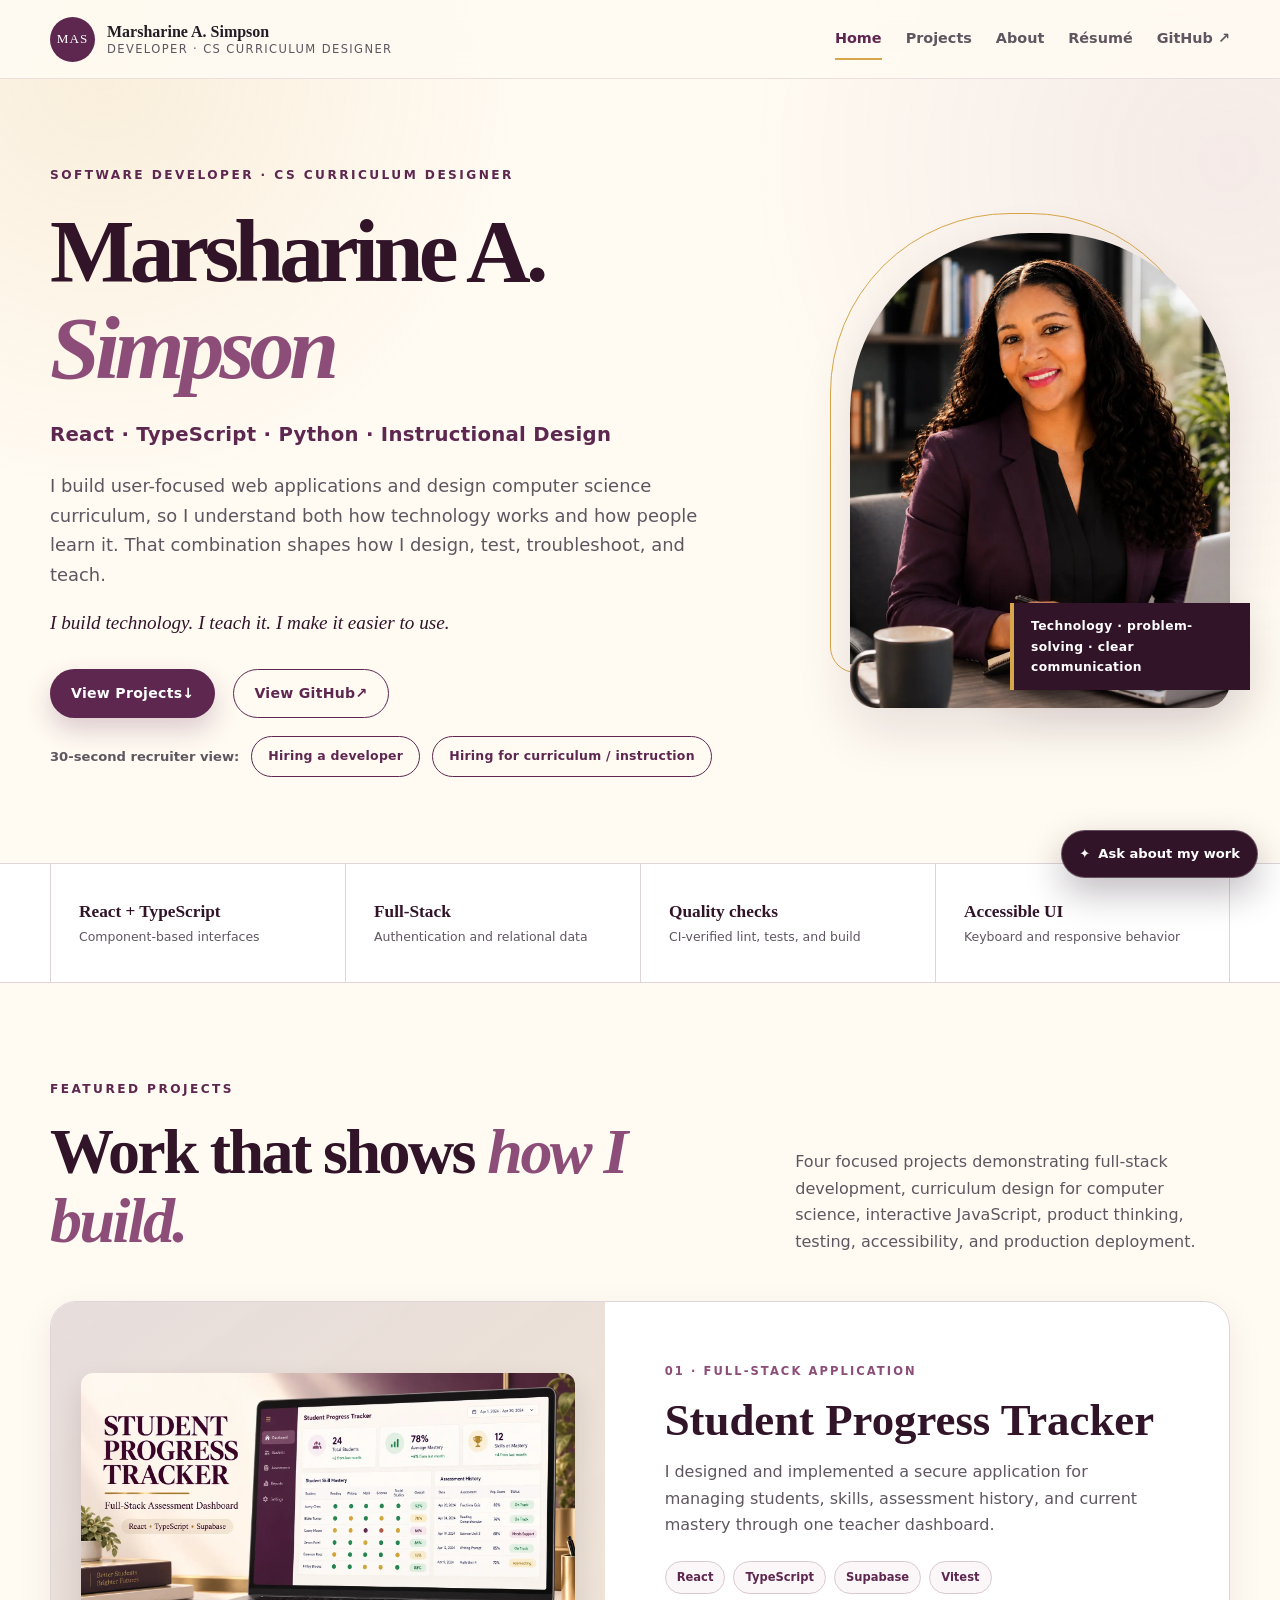
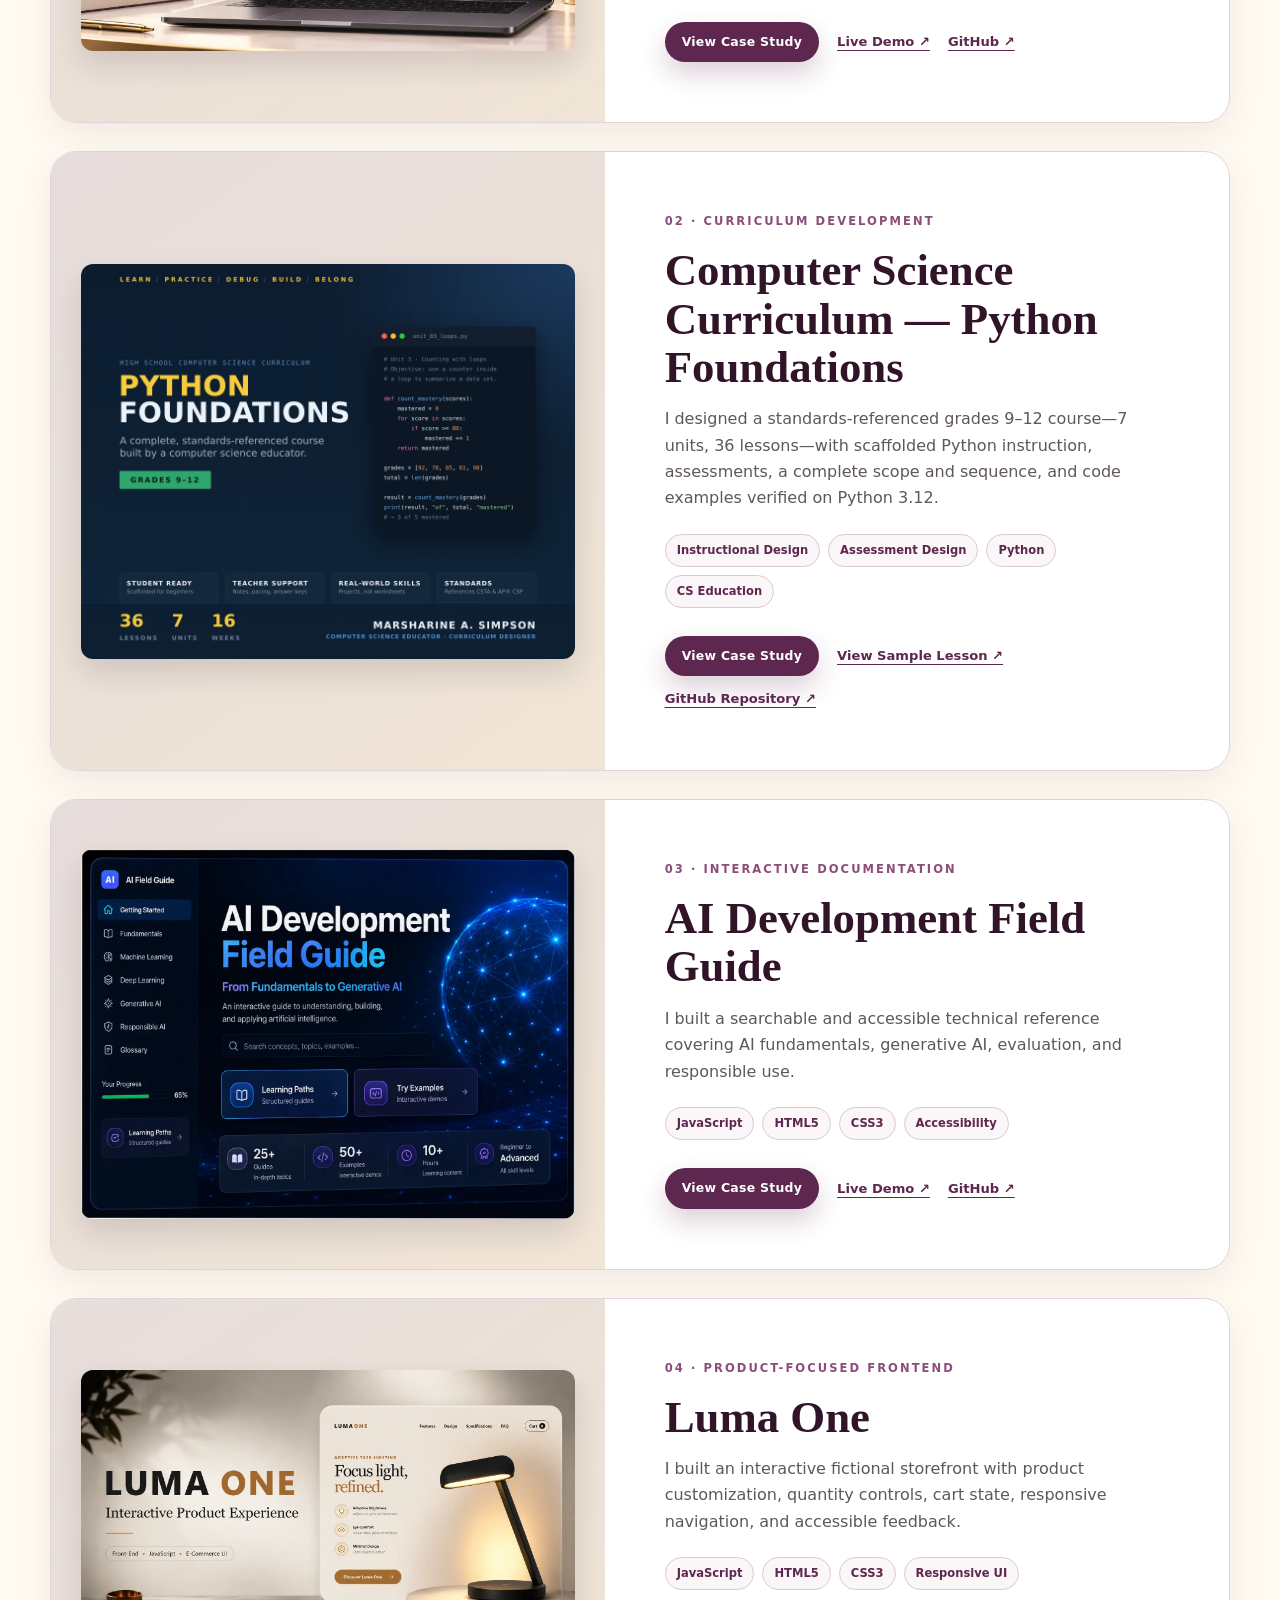
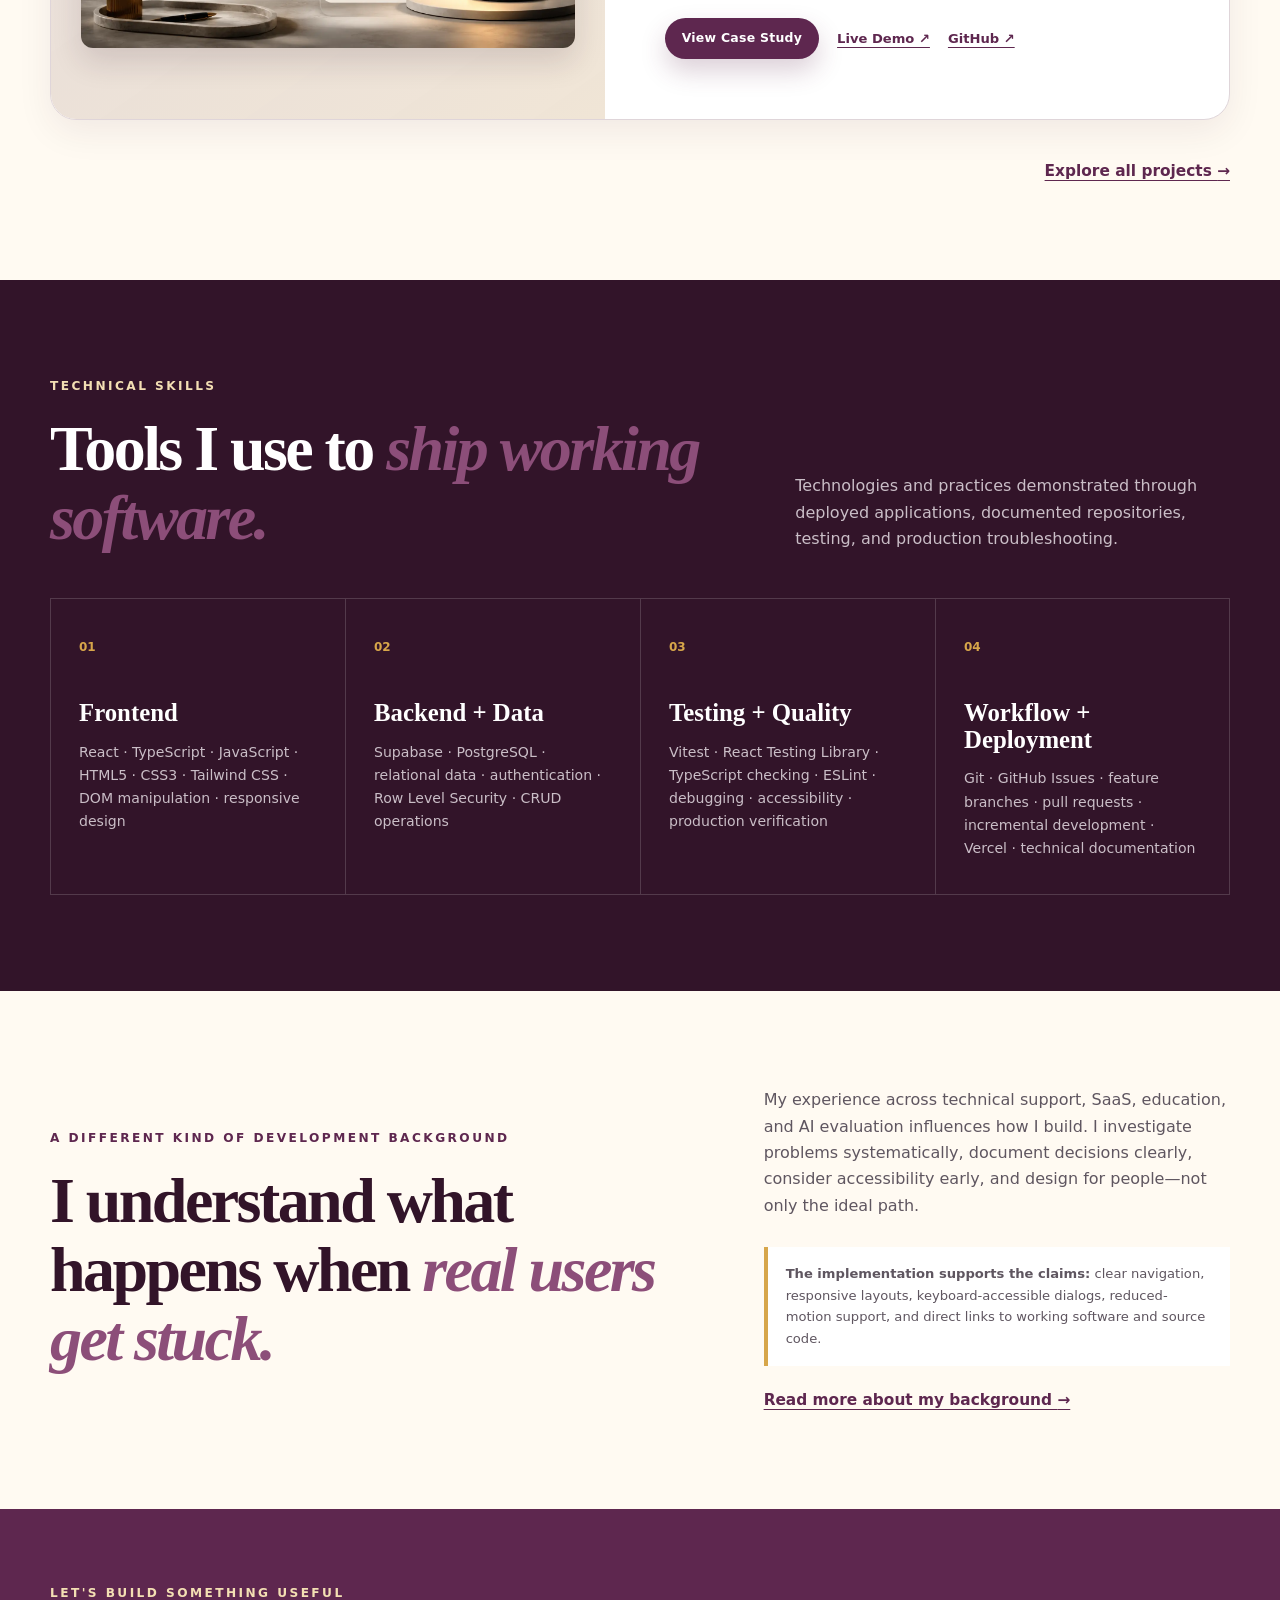
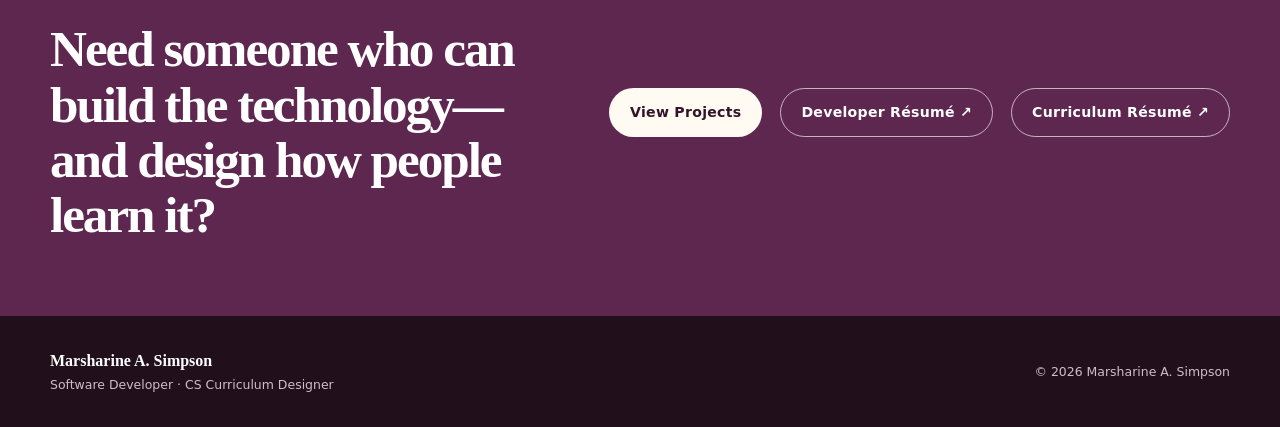
==== commit 856a0913: "Let the shipped work lead: demote planned project, condense practice apps - Projects page: replace t" ====
--- a/index.html
+++ b/index.html
@@ -192,7 +192,6 @@
 
             <div class="section-action">
                 <a class="text-link" href="projects.html">Explore all projects <span aria-hidden="true">→</span></a>
-                <p><strong>Currently building:</strong> <a href="https://github.com/marsharine-cs/secure-service-operations-platform" target="_blank" rel="noopener noreferrer">Secure Service Operations Platform ↗</a> — foundation and architecture phase.</p>
             </div>
         </section>
 
--- a/styles.css
+++ b/styles.css
@@ -1845,3 +1845,55 @@
     font-size: 0.82rem;
     font-weight: 700;
 }
+
+/* Earlier practice projects and planning note */
+.practice-list {
+    display: grid;
+    padding: 0;
+    margin: 0;
+    border-top: 1px solid var(--line);
+    list-style: none;
+}
+
+.practice-list li {
+    display: grid;
+    grid-template-columns: minmax(180px, 0.6fr) minmax(0, 1.4fr) auto;
+    align-items: baseline;
+    padding: 16px 4px;
+    border-bottom: 1px solid var(--line);
+    gap: 6px 24px;
+}
+
+.practice-list strong {
+    color: var(--plum-deep);
+}
+
+.practice-list span {
+    color: var(--ink-soft);
+    font-size: 0.9rem;
+}
+
+.practice-links {
+    display: flex;
+    gap: 14px;
+}
+
+.practice-links a,
+.planning-note a {
+    color: var(--plum);
+    font-weight: 850;
+    text-underline-offset: 4px;
+}
+
+.planning-note {
+    padding: 22px 24px;
+    border-left: 4px solid var(--gold);
+    color: var(--ink-soft);
+    background: var(--paper);
+}
+
+@media (max-width: 760px) {
+    .practice-list li {
+        grid-template-columns: 1fr;
+    }
+}
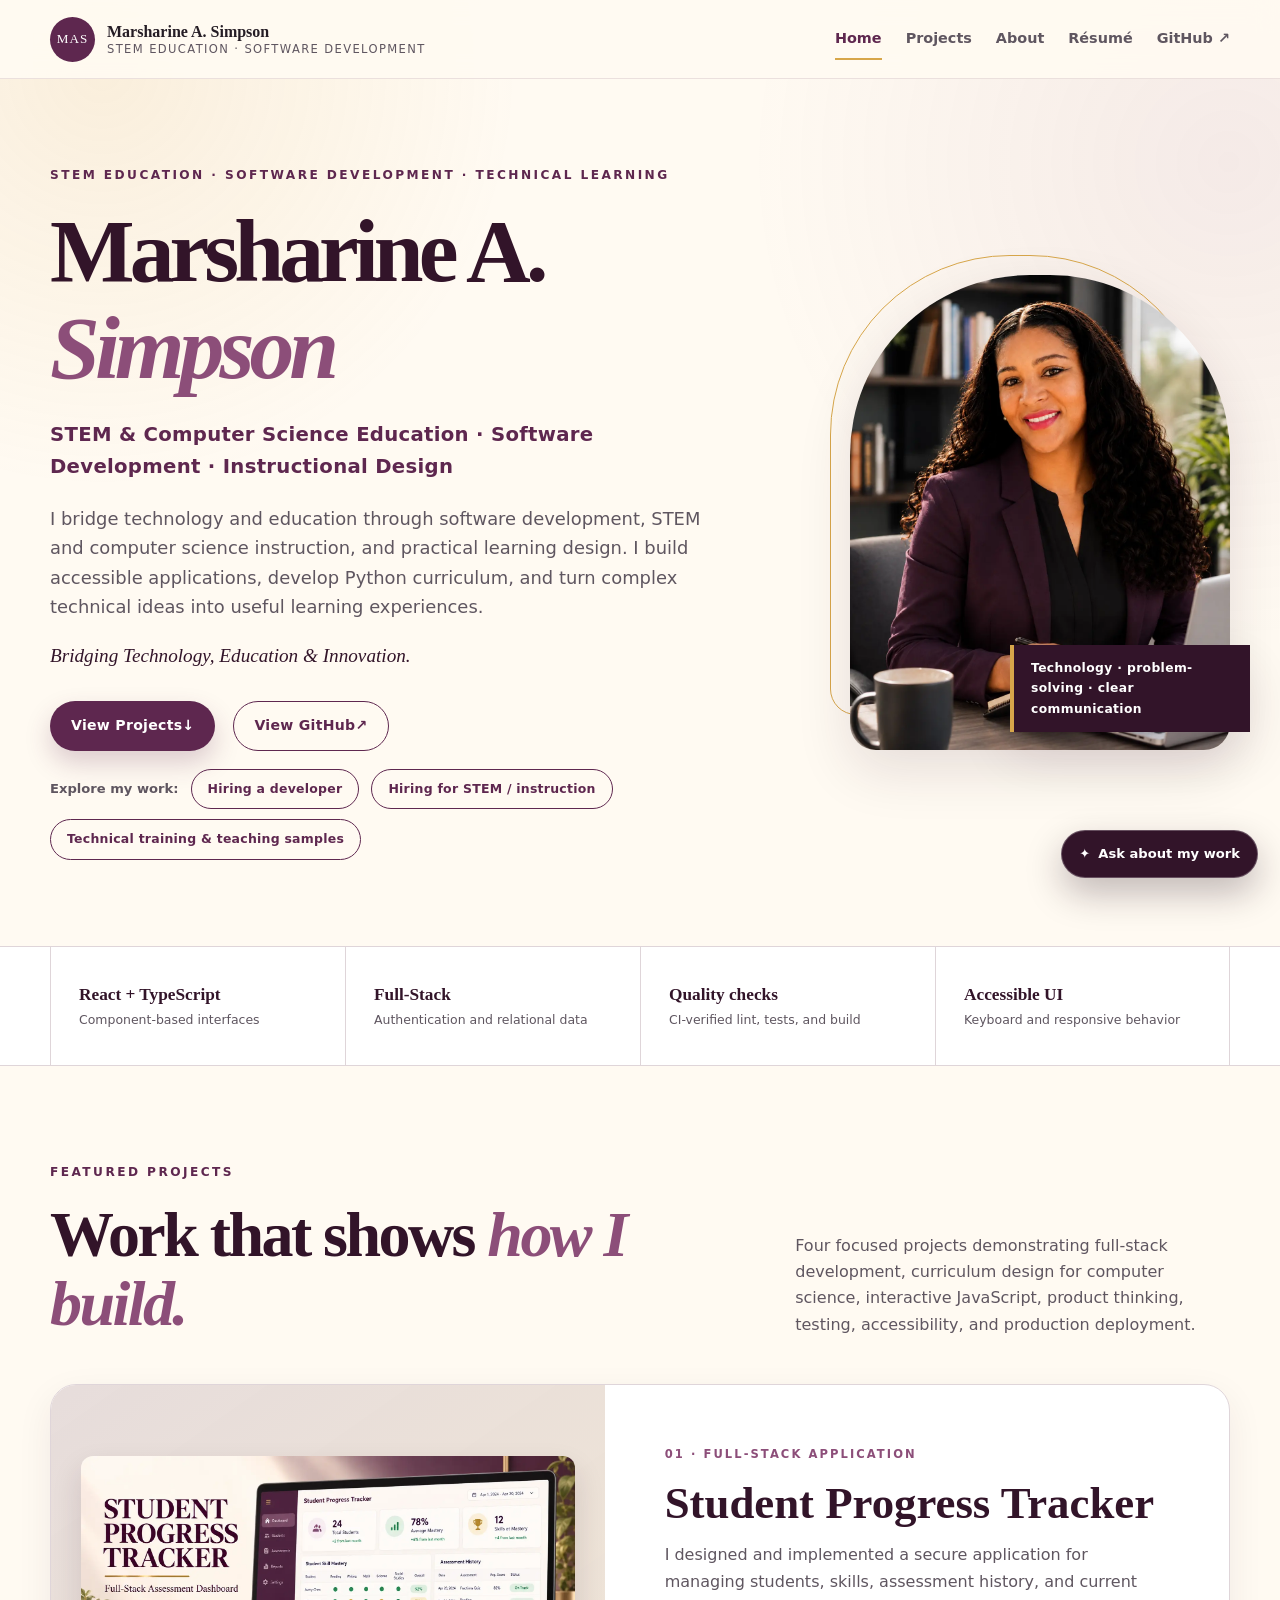
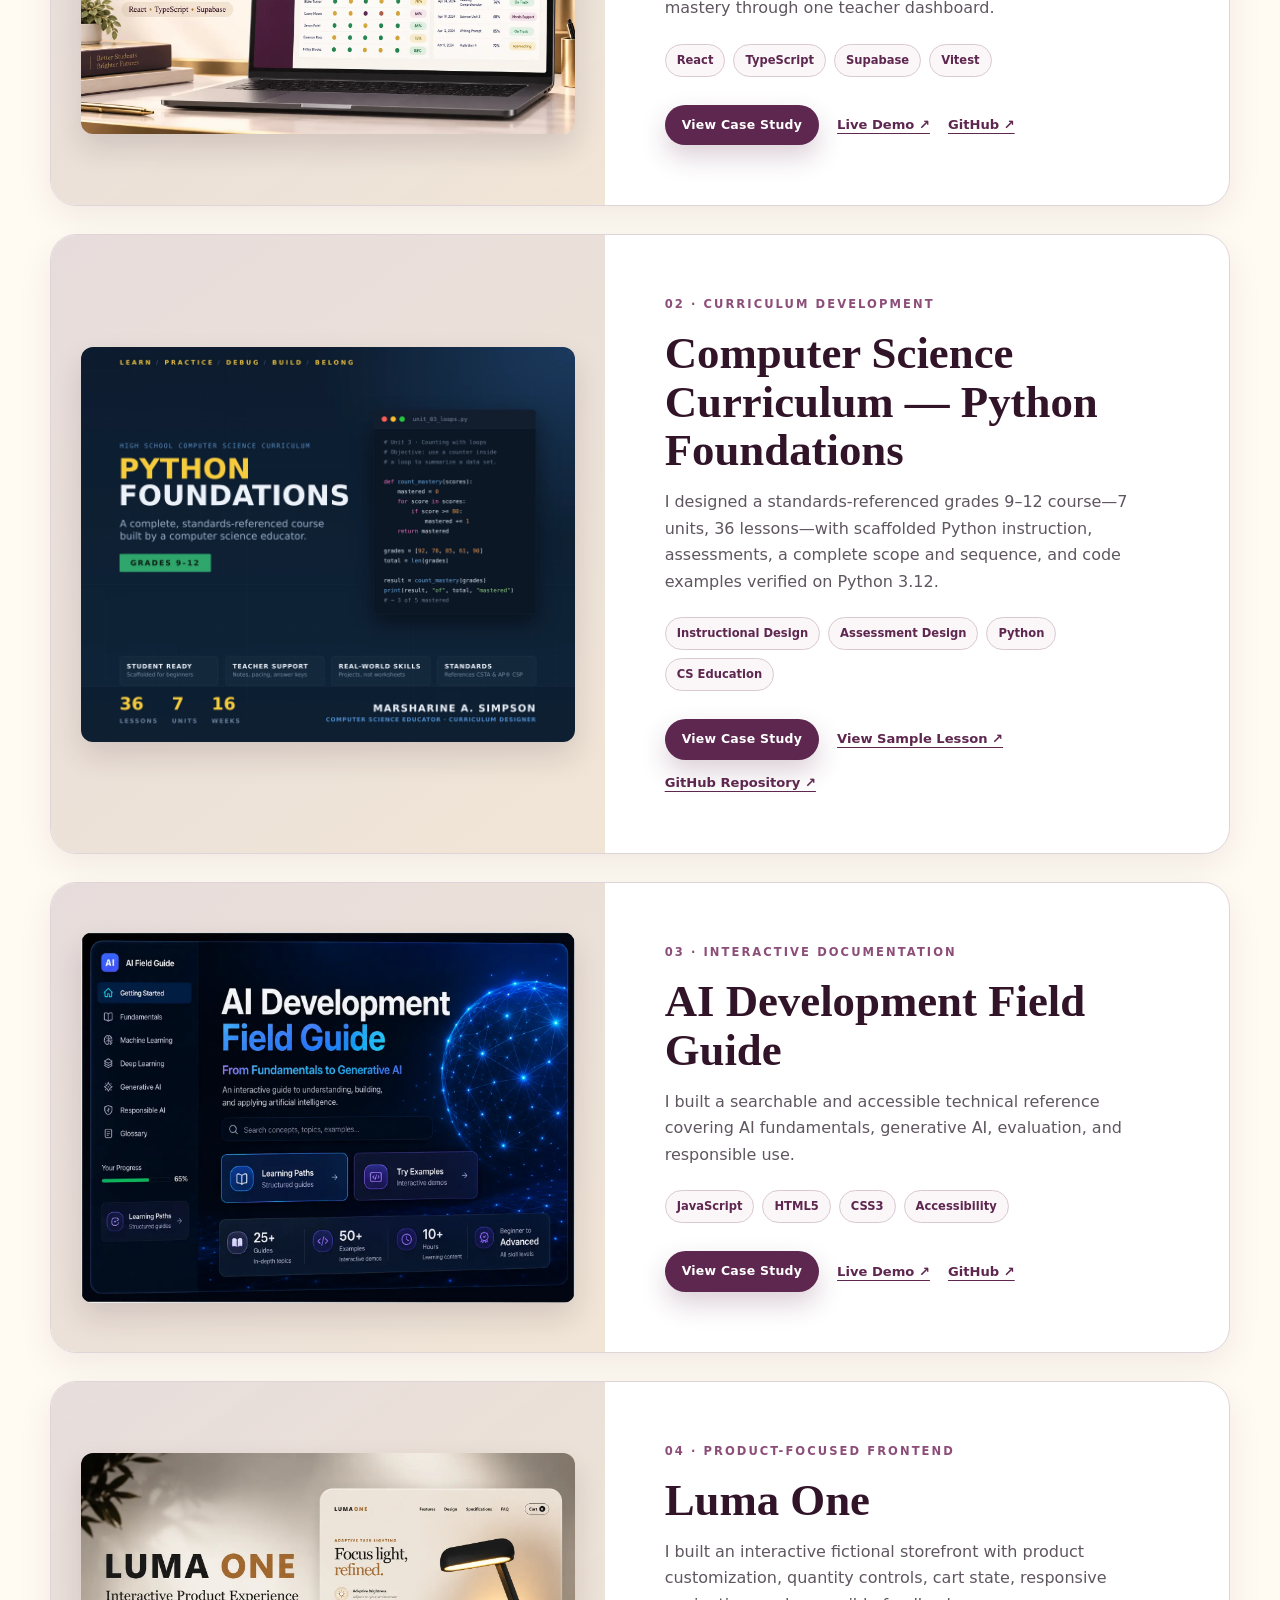
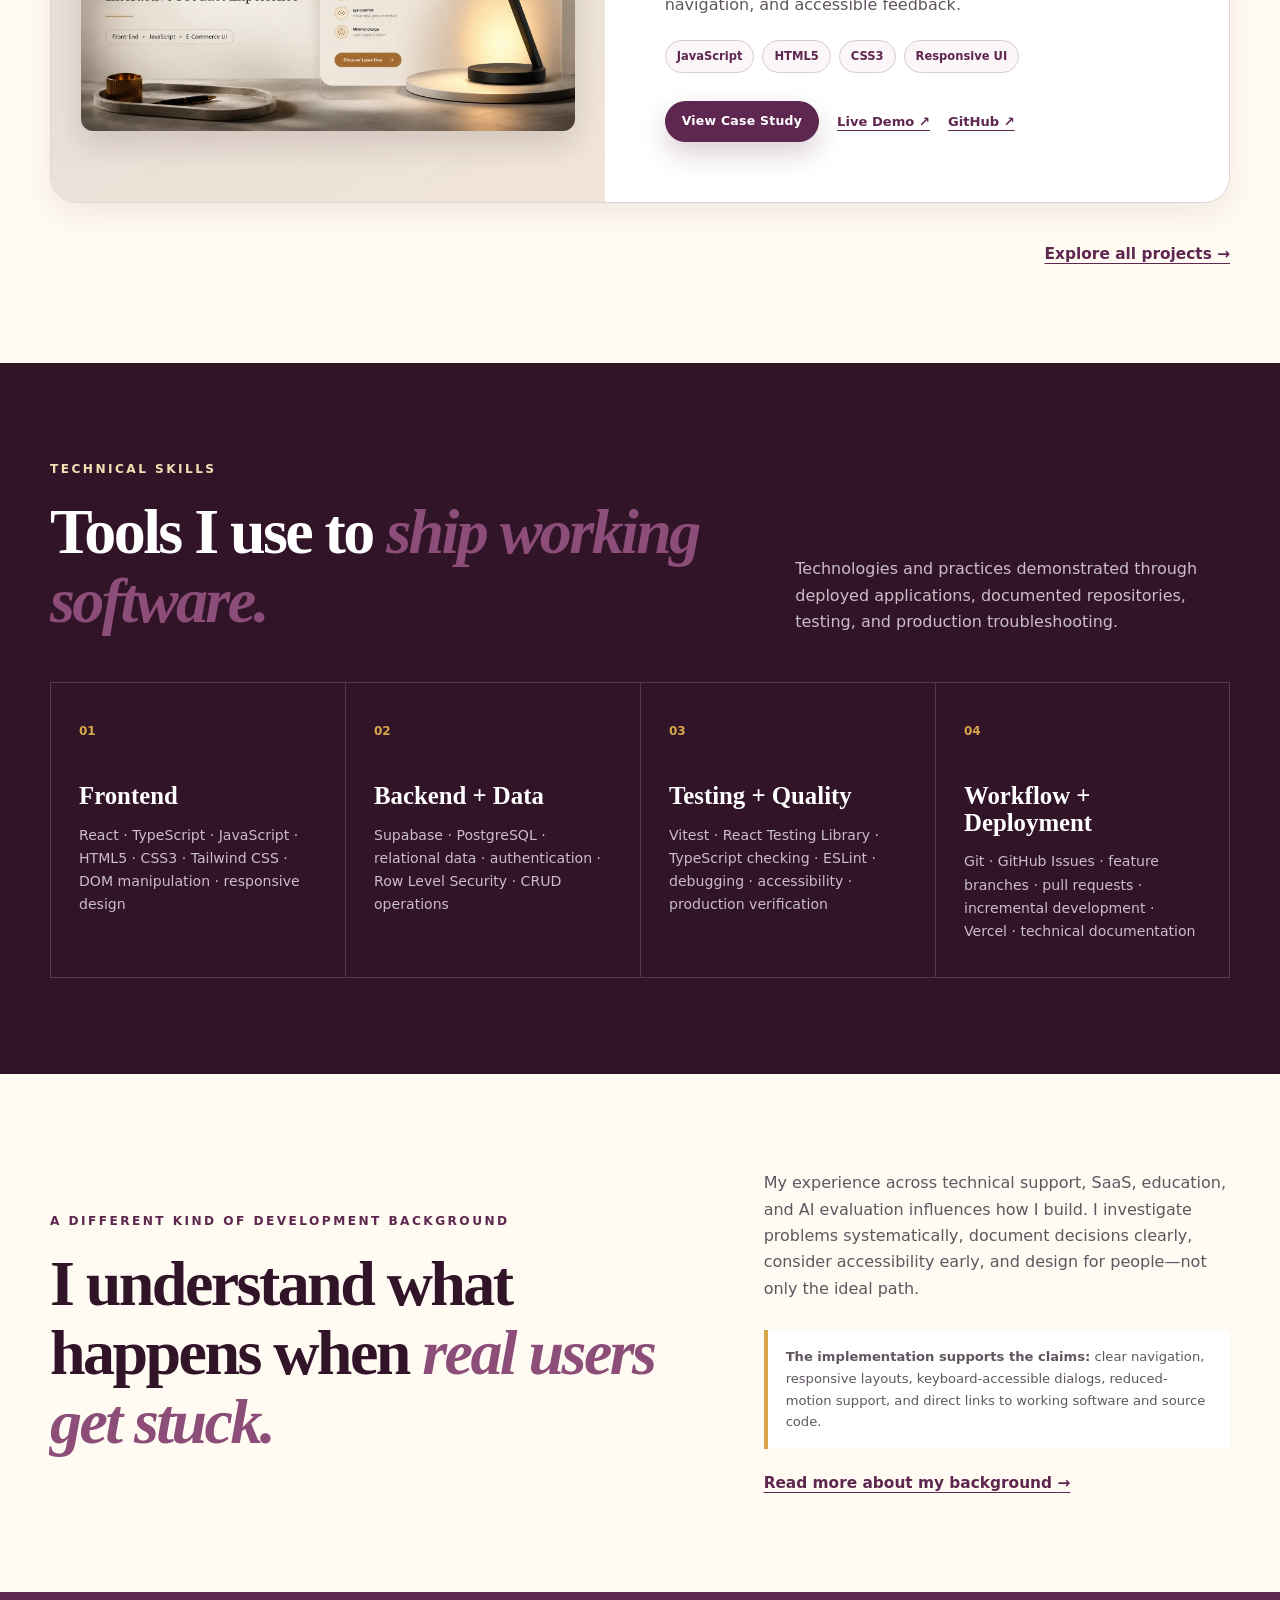
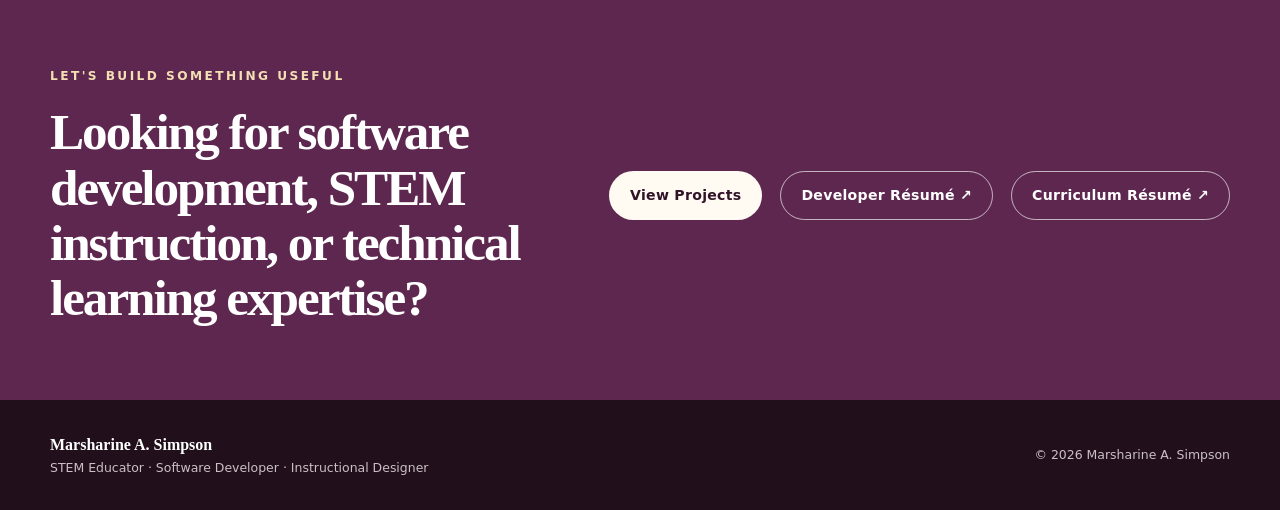
==== commit 83209d9f: "Align homepage and recruiter views with STEM and technical-learning LinkedIn positioning" ====
--- a/index.html
+++ b/index.html
@@ -3,11 +3,11 @@
 <head>
     <meta charset="UTF-8">
     <meta name="viewport" content="width=device-width, initial-scale=1.0">
-    <meta name="description" content="Portfolio of Marsharine A. Simpson, software developer and computer science curriculum designer: React and TypeScript applications, a grades 9–12 Python curriculum, EdTech, testing, and accessibility.">
+    <meta name="description" content="Portfolio of Marsharine A. Simpson: STEM and computer science education, software development, technical learning, and instructional design, with Python curriculum and deployed applications.">
     <meta name="theme-color" content="#5e274f">
     <link rel="canonical" href="https://projectsportfolio-nine.vercel.app/">
     <meta property="og:type" content="profile">
-    <meta property="og:title" content="Marsharine A. Simpson | Software Developer &amp; CS Curriculum Designer">
+    <meta property="og:title" content="Marsharine A. Simpson | STEM Educator, Software Developer &amp; Instructional Designer">
     <meta property="og:description" content="Full-stack React and TypeScript applications, a grades 9–12 Python curriculum, and EdTech built at the intersection of software and instruction.">
     <meta property="og:url" content="https://projectsportfolio-nine.vercel.app/">
     <meta property="og:image" content="https://projectsportfolio-nine.vercel.app/assets/marsharine-profile.jpg">
@@ -28,14 +28,14 @@
         "@context": "https://schema.org",
         "@type": "ProfilePage",
         "url": "https://projectsportfolio-nine.vercel.app/",
-        "name": "Marsharine A. Simpson — Software Developer & CS Curriculum Designer Portfolio",
+        "name": "Marsharine A. Simpson — STEM Education, Software Development & Technical Learning",
         "mainEntity": {
             "@type": "Person",
             "name": "Marsharine A. Simpson",
-            "jobTitle": ["Software Developer", "Computer Science Curriculum Designer"],
+            "jobTitle": ["STEM and Computer Science Educator", "Software Developer", "Curriculum and Instructional Designer"],
             "url": "https://projectsportfolio-nine.vercel.app/",
             "image": "https://projectsportfolio-nine.vercel.app/assets/marsharine-profile.jpg",
-            "sameAs": ["https://github.com/marsharine-cs"],
+            "sameAs": ["https://github.com/marsharine-cs", "https://www.linkedin.com/in/marsharine-a-simpson/"],
             "alumniOf": {"@type": "CollegeOrUniversity", "name": "University of Phoenix"},
             "knowsAbout": ["React", "TypeScript", "JavaScript", "Python", "Supabase", "PostgreSQL", "Software Testing", "Web Accessibility", "Curriculum Development", "Instructional Design", "Computer Science Education", "Educational Technology"]
         }
@@ -51,7 +51,7 @@
                 <span class="brand-mark" aria-hidden="true">MAS</span>
                 <span class="brand-copy">
                     <strong>Marsharine A. Simpson</strong>
-                    <small>Developer · CS Curriculum Designer</small>
+                    <small>STEM Education · Software Development</small>
                 </span>
             </a>
 
@@ -72,19 +72,20 @@
     <main id="main-content">
         <section class="hero shell" aria-labelledby="hero-heading">
             <div class="hero-copy">
-                <p class="eyebrow">SOFTWARE DEVELOPER · CS CURRICULUM DESIGNER</p>
+                <p class="eyebrow">STEM EDUCATION · SOFTWARE DEVELOPMENT · TECHNICAL LEARNING</p>
                 <h1 id="hero-heading">Marsharine A. <span>Simpson</span></h1>
-                <p class="hero-stack">React · TypeScript · Python · Instructional Design</p>
-                <p class="hero-introduction">I build user-focused web applications and design computer science curriculum, so I understand both how technology works and how people learn it. That combination shapes how I design, test, troubleshoot, and teach.</p>
-                <p class="signature-line">I build technology. I teach it. I make it easier to use.</p>
+                <p class="hero-stack">STEM & Computer Science Education · Software Development · Instructional Design</p>
+                <p class="hero-introduction">I bridge technology and education through software development, STEM and computer science instruction, and practical learning design. I build accessible applications, develop Python curriculum, and turn complex technical ideas into useful learning experiences.</p>
+                <p class="signature-line">Bridging Technology, Education &amp; Innovation.</p>
                 <div class="button-row">
                     <a class="button button-primary" href="#featured-projects">View Projects <span aria-hidden="true">↓</span></a>
                     <a class="button button-secondary" href="https://github.com/marsharine-cs" target="_blank" rel="noopener noreferrer">View GitHub <span aria-hidden="true">↗</span></a>
                 </div>
                 <div class="recruiter-paths" aria-label="30-second recruiter views">
-                    <span>30-second recruiter view:</span>
+                    <span>Explore my work:</span>
                     <button class="button button-secondary button-small" type="button" data-open-recruiter>Hiring a developer</button>
-                    <button class="button button-secondary button-small" type="button" data-open-curriculum-recruiter>Hiring for curriculum / instruction</button>
+                    <button class="button button-secondary button-small" type="button" data-open-curriculum-recruiter>Hiring for STEM / instruction</button>
+                    <a class="button button-secondary button-small" href="stem-curriculum-teaching-samples.html">Technical training &amp; teaching samples</a>
                 </div>
             </div>
 
@@ -230,7 +231,7 @@
             <div class="shell cta-grid">
                 <div>
                     <p class="eyebrow">LET'S BUILD SOMETHING USEFUL</p>
-                    <h2>Need someone who can build the technology—and design how people learn&nbsp;it?</h2>
+                    <h2>Looking for software development, STEM instruction, or technical learning expertise?</h2>
                 </div>
                 <div class="button-row">
                     <a class="button button-light" href="projects.html">View Projects</a>
@@ -270,7 +271,7 @@
             <p class="recruiter-lead">I design computer science curriculum end to end—scope and sequence, objectives, scaffolded lessons, assessments, and teacher materials—and I bring classroom teaching and software-development experience to every course.</p>
             <div class="recruiter-evidence">
                 <article><span>STRONGEST WORK SAMPLE</span><h3>Python Foundations</h3><p>A grades 9–12 course of 7 units and 36 lessons, designed with reference to CSTA K–12 and AP® CSP, with every code example verified on Python 3.12.</p></article>
-                <article><span>INSTRUCTIONAL EXPERIENCE</span><h3>Elementary through high school</h3><p>Small-group and individualized virtual instruction at Edmentum, fifth-grade math and science at Charter Schools USA, and CS teaching credentials in New Jersey and Florida.</p></article>
+                <article><span>INSTRUCTIONAL EXPERIENCE</span><h3>Elementary through high school</h3><p>Targeted-skills instruction with a current focus on high-school mathematics at Edmentum; earlier fifth-grade math and science classroom instruction; computer science teaching eligibility in New Jersey and Florida.</p></article>
                 <article><span>EDTECH EDGE</span><h3>Builds the tools, too</h3><p>Designed and deployed the Student Progress Tracker, a teacher dashboard for assessment history and current mastery by skill.</p></article>
             </div>
             <div class="button-row">
@@ -283,7 +284,7 @@
 
     <footer class="site-footer">
         <div class="shell footer-grid">
-            <div><strong>Marsharine A. Simpson</strong><span>Software Developer · CS Curriculum Designer</span></div>
+            <div><strong>Marsharine A. Simpson</strong><span>STEM Educator · Software Developer · Instructional Designer</span></div>
             <p>© <span data-current-year>2026</span> Marsharine A. Simpson</p>
         </div>
     </footer>
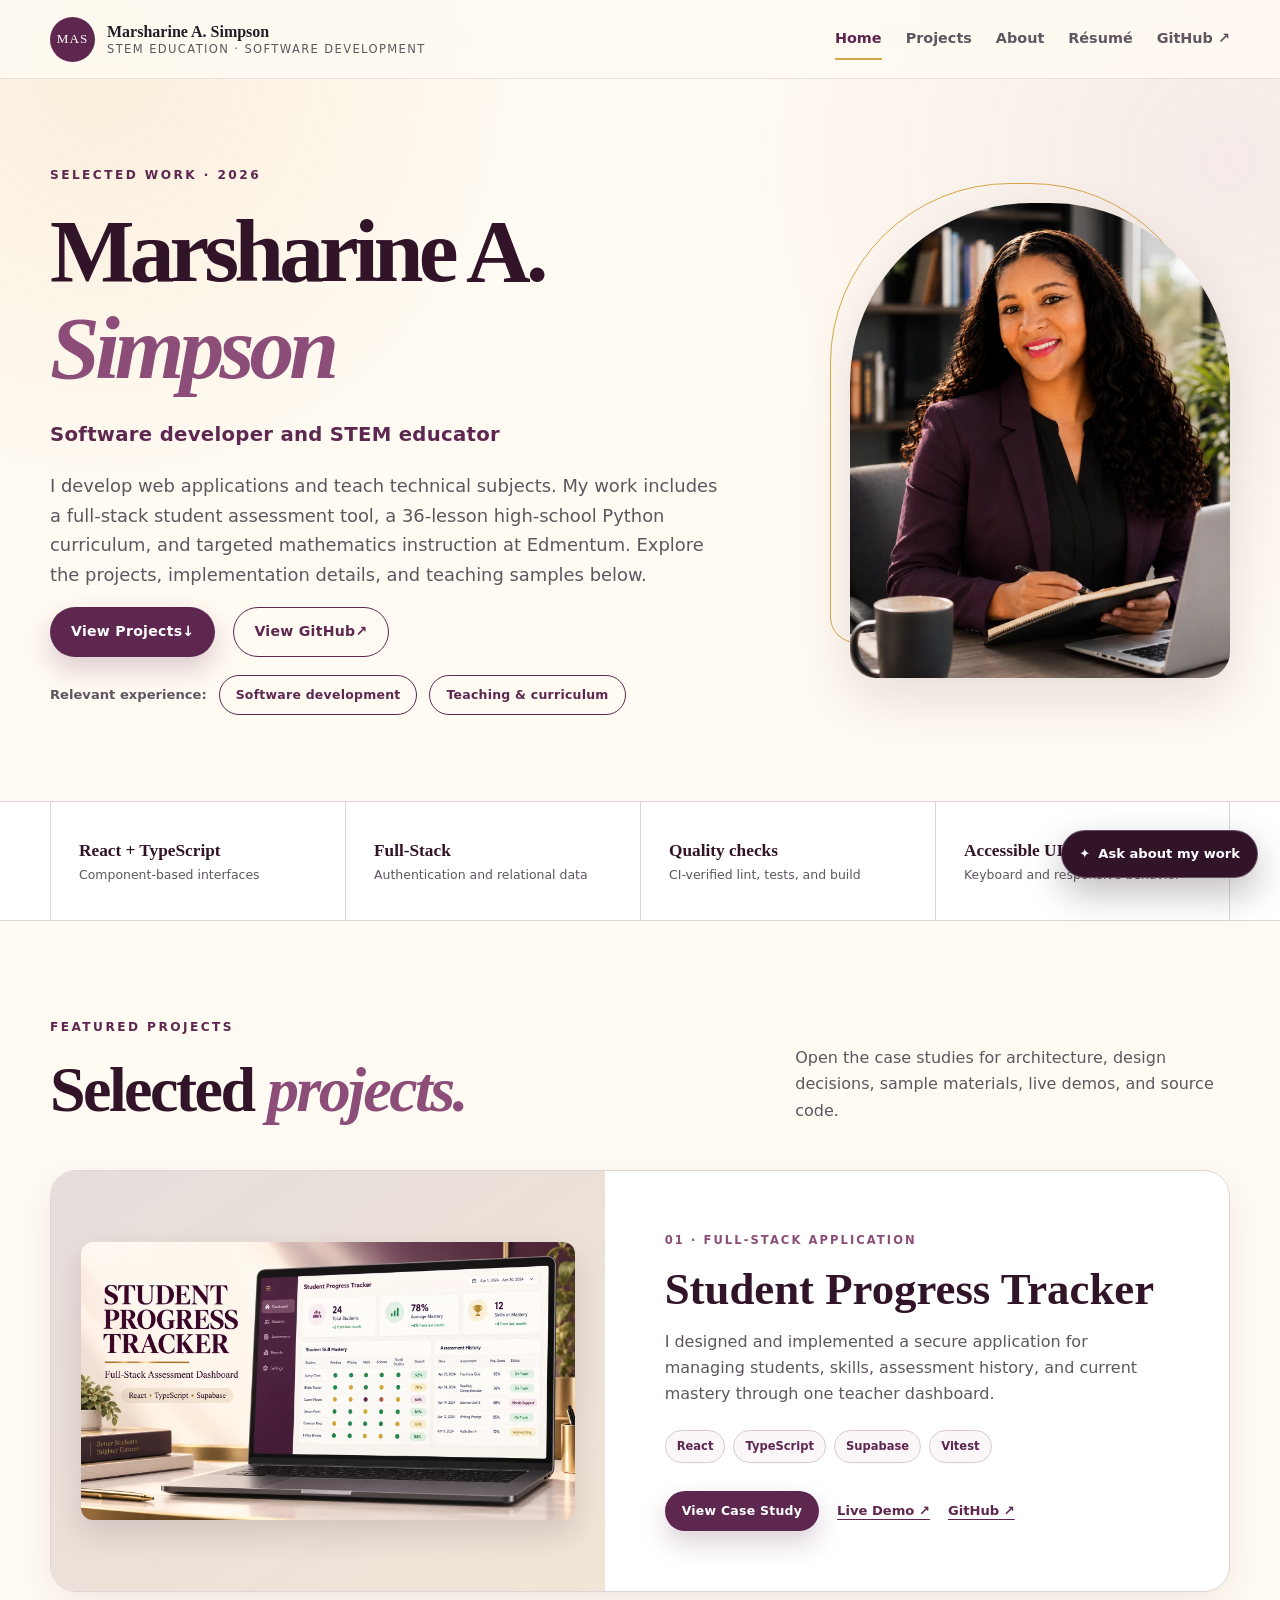
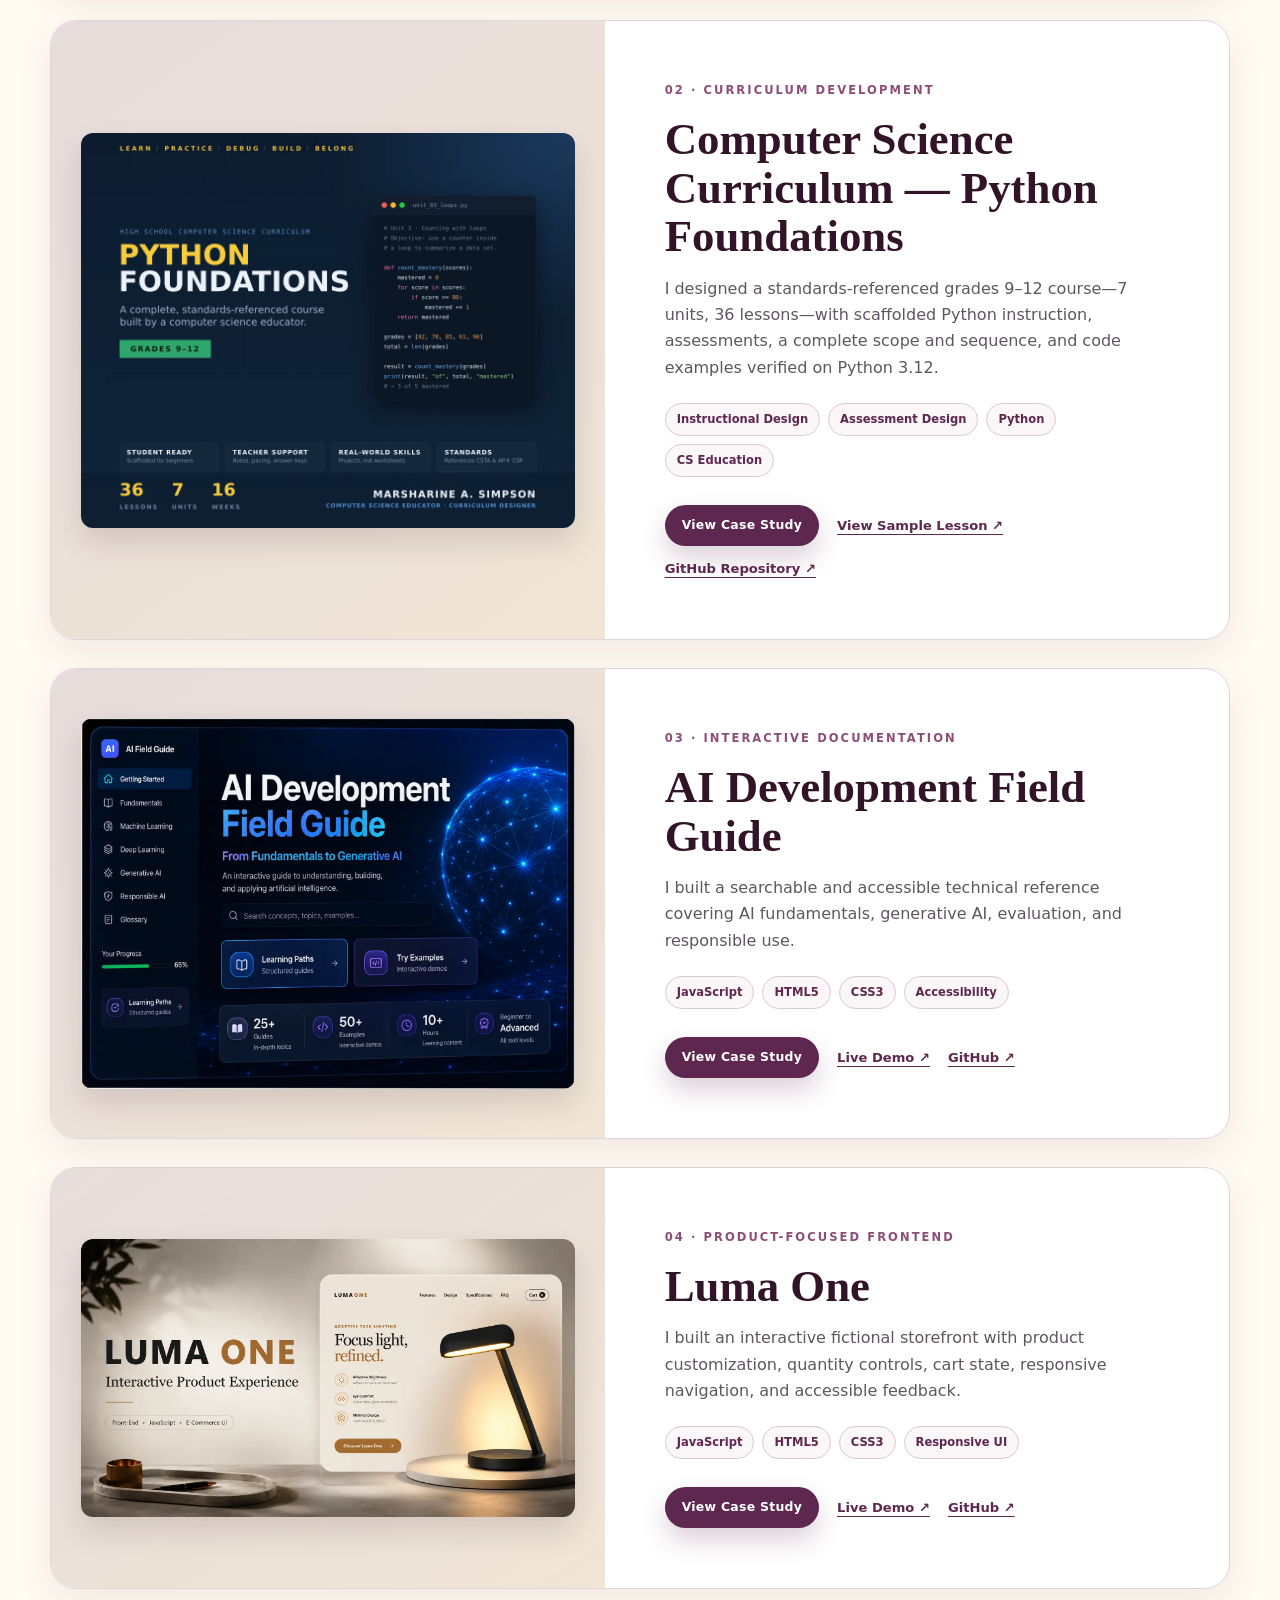
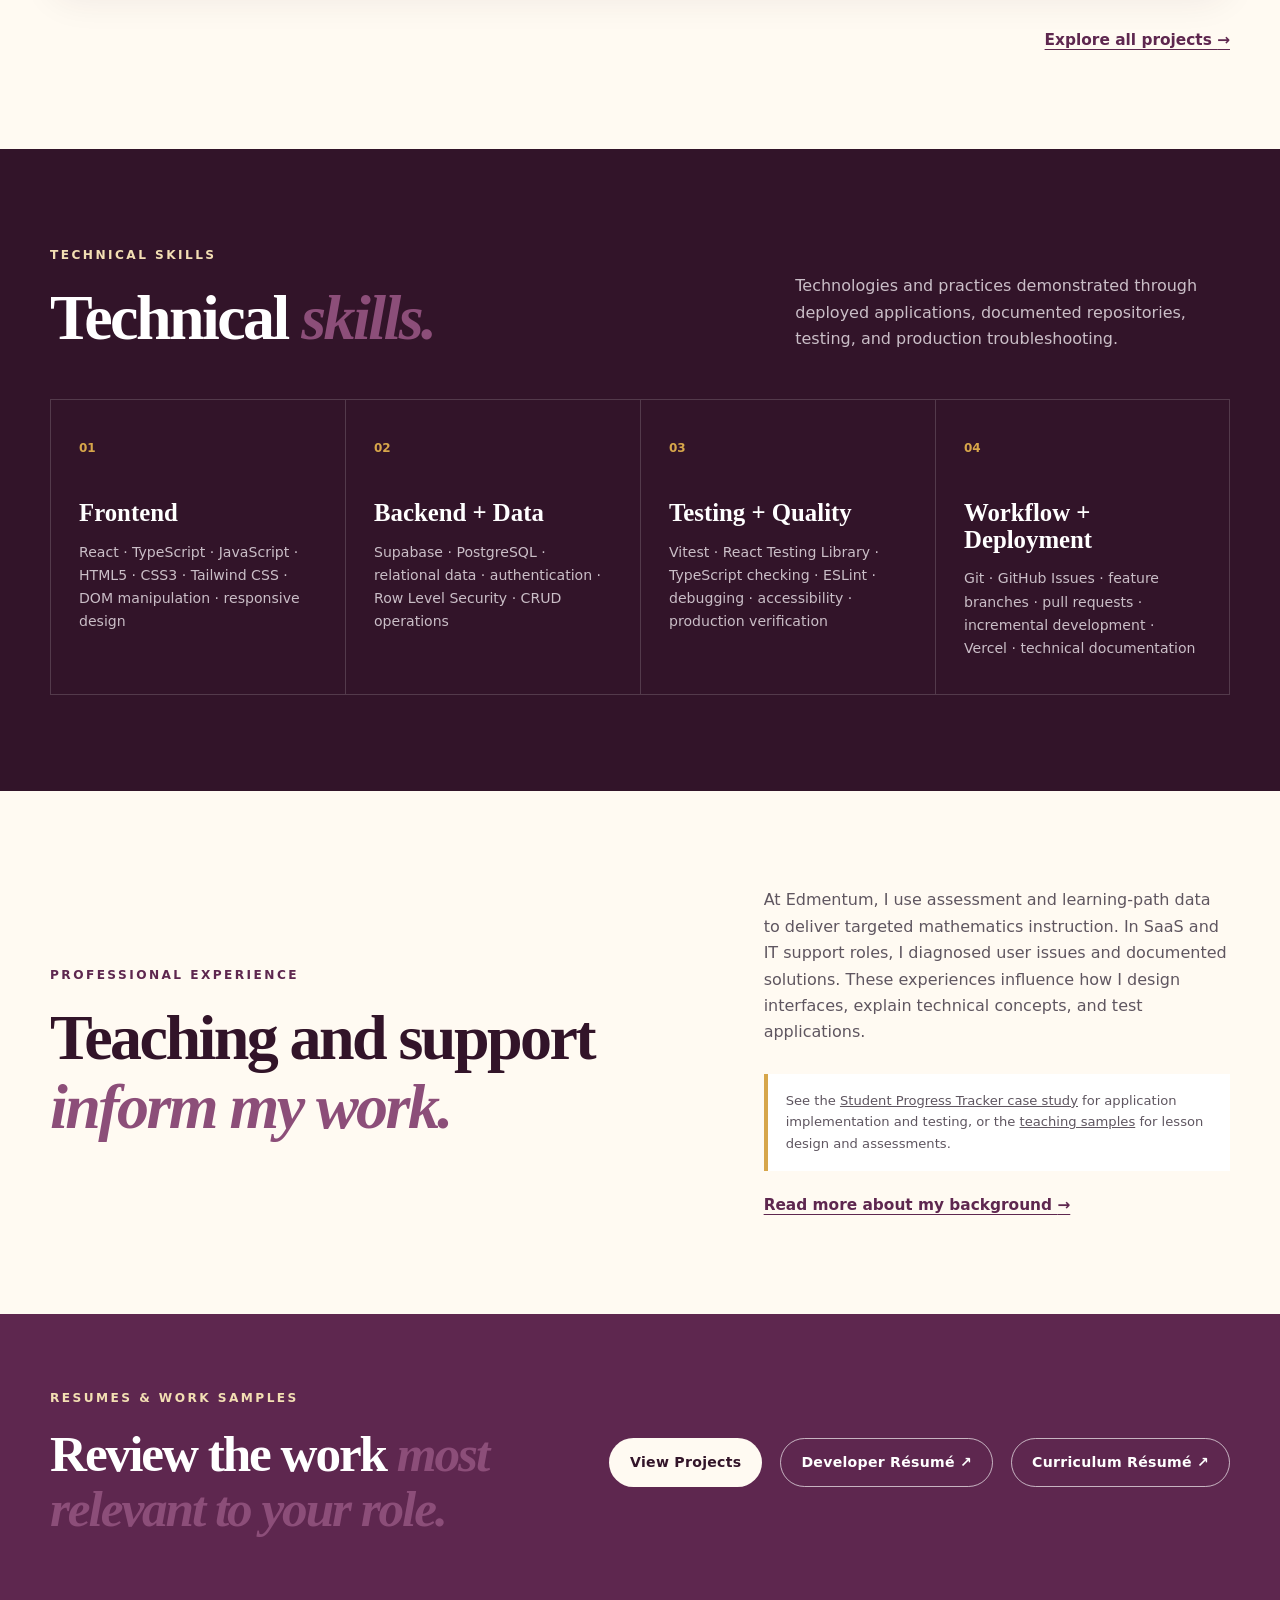
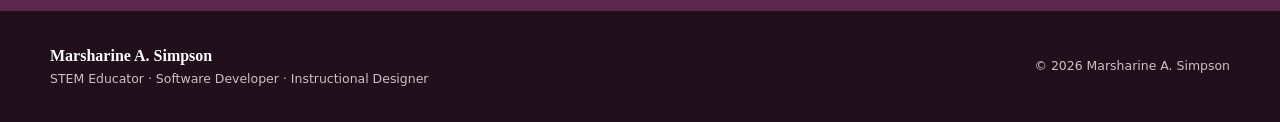
==== commit 23eb6cbb: "Replace repeated brand slogans with evidence-based portfolio copy" ====
--- a/index.html
+++ b/index.html
@@ -72,26 +72,23 @@
     <main id="main-content">
         <section class="hero shell" aria-labelledby="hero-heading">
             <div class="hero-copy">
-                <p class="eyebrow">STEM EDUCATION · SOFTWARE DEVELOPMENT · TECHNICAL LEARNING</p>
+                <p class="eyebrow">SELECTED WORK · 2026</p>
                 <h1 id="hero-heading">Marsharine A. <span>Simpson</span></h1>
-                <p class="hero-stack">STEM & Computer Science Education · Software Development · Instructional Design</p>
-                <p class="hero-introduction">I bridge technology and education through software development, STEM and computer science instruction, and practical learning design. I build accessible applications, develop Python curriculum, and turn complex technical ideas into useful learning experiences.</p>
-                <p class="signature-line">Bridging Technology, Education &amp; Innovation.</p>
+                <p class="hero-stack">Software developer and STEM educator</p>
+                <p class="hero-introduction">I develop web applications and teach technical subjects. My work includes a full-stack student assessment tool, a 36-lesson high-school Python curriculum, and targeted mathematics instruction at Edmentum. Explore the projects, implementation details, and teaching samples below.</p>
                 <div class="button-row">
                     <a class="button button-primary" href="#featured-projects">View Projects <span aria-hidden="true">↓</span></a>
                     <a class="button button-secondary" href="https://github.com/marsharine-cs" target="_blank" rel="noopener noreferrer">View GitHub <span aria-hidden="true">↗</span></a>
                 </div>
                 <div class="recruiter-paths" aria-label="30-second recruiter views">
-                    <span>Explore my work:</span>
-                    <button class="button button-secondary button-small" type="button" data-open-recruiter>Hiring a developer</button>
-                    <button class="button button-secondary button-small" type="button" data-open-curriculum-recruiter>Hiring for STEM / instruction</button>
-                    <a class="button button-secondary button-small" href="stem-curriculum-teaching-samples.html">Technical training &amp; teaching samples</a>
+                    <span>Relevant experience:</span>
+                    <button class="button button-secondary button-small" type="button" data-open-recruiter>Software development</button>
+                    <button class="button button-secondary button-small" type="button" data-open-curriculum-recruiter>Teaching &amp; curriculum</button>
                 </div>
             </div>
 
             <figure class="hero-photo">
                 <img src="assets/profile-portrait.webp" width="1122" height="1402" fetchpriority="high" decoding="async" alt="Professional portrait of Marsharine A. Simpson at a desk with a notebook and laptop">
-                <figcaption>Technology · problem-solving · clear communication</figcaption>
             </figure>
         </section>
 
@@ -108,9 +105,9 @@
             <div class="section-heading">
                 <div>
                     <p class="eyebrow">FEATURED PROJECTS</p>
-                    <h2 id="featured-heading">Work that shows <span>how I build.</span></h2>
-                </div>
-                <p>Four focused projects demonstrating full-stack development, curriculum design for computer science, interactive JavaScript, product thinking, testing, accessibility, and production deployment.</p>
+                    <h2 id="featured-heading">Selected <span>projects.</span></h2>
+                </div>
+                <p>Open the case studies for architecture, design decisions, sample materials, live demos, and source code.</p>
             </div>
 
             <div class="featured-grid">
@@ -201,7 +198,7 @@
                 <div class="section-heading section-heading-light">
                     <div>
                         <p class="eyebrow">TECHNICAL SKILLS</p>
-                        <h2 id="skills-heading">Tools I use to <span>ship working software.</span></h2>
+                        <h2 id="skills-heading">Technical <span>skills.</span></h2>
                     </div>
                     <p>Technologies and practices demonstrated through deployed applications, documented repositories, testing, and production troubleshooting.</p>
                 </div>
@@ -217,12 +214,12 @@
 
         <section class="section shell developer-edge" aria-labelledby="edge-heading">
             <div>
-                <p class="eyebrow">A DIFFERENT KIND OF DEVELOPMENT BACKGROUND</p>
-                <h2 id="edge-heading">I understand what happens when <span>real users get stuck.</span></h2>
+                <p class="eyebrow">PROFESSIONAL EXPERIENCE</p>
+                <h2 id="edge-heading">Teaching and support <span>inform my work.</span></h2>
             </div>
             <div>
-                <p>My experience across technical support, SaaS, education, and AI evaluation influences how I build. I investigate problems systematically, document decisions clearly, consider accessibility early, and design for people—not only the ideal path.</p>
-                <p class="quality-note"><strong>The implementation supports the claims:</strong> clear navigation, responsive layouts, keyboard-accessible dialogs, reduced-motion support, and direct links to working software and source code.</p>
+                <p>At Edmentum, I use assessment and learning-path data to deliver targeted mathematics instruction. In SaaS and IT support roles, I diagnosed user issues and documented solutions. These experiences influence how I design interfaces, explain technical concepts, and test applications.</p>
+                <p class="quality-note">See the <a href="case-studies/student-progress-tracker.html">Student Progress Tracker case study</a> for application implementation and testing, or the <a href="stem-curriculum-teaching-samples.html">teaching samples</a> for lesson design and assessments.</p>
                 <a class="text-link" href="about.html">Read more about my background <span aria-hidden="true">→</span></a>
             </div>
         </section>
@@ -230,8 +227,8 @@
         <section class="cta-section">
             <div class="shell cta-grid">
                 <div>
-                    <p class="eyebrow">LET'S BUILD SOMETHING USEFUL</p>
-                    <h2>Looking for software development, STEM instruction, or technical learning expertise?</h2>
+                    <p class="eyebrow">RESUMES &amp; WORK SAMPLES</p>
+                    <h2>Review the work <span>most relevant to your role.</span></h2>
                 </div>
                 <div class="button-row">
                     <a class="button button-light" href="projects.html">View Projects</a>
@@ -245,7 +242,7 @@
     <dialog class="recruiter-dialog" id="recruiter-dialog" aria-labelledby="recruiter-title">
         <div class="recruiter-shell">
             <header class="recruiter-header">
-                <div><p class="eyebrow">30-SECOND RECRUITER VIEW</p><h2 id="recruiter-title">Software developer with proof behind the claim.</h2></div>
+                <div><p class="eyebrow">30-SECOND RECRUITER VIEW</p><h2 id="recruiter-title">Software development experience</h2></div>
                 <button class="dialog-close" type="button" aria-label="Close recruiter summary" data-close-dialog>×</button>
             </header>
             <p class="recruiter-lead">I build and deploy user-focused web applications, test important behavior, troubleshoot production issues, and document the engineering decisions behind the work.</p>
@@ -265,7 +262,7 @@
     <dialog class="recruiter-dialog" id="curriculum-recruiter-dialog" aria-labelledby="curriculum-recruiter-title">
         <div class="recruiter-shell">
             <header class="recruiter-header">
-                <div><p class="eyebrow">30-SECOND RECRUITER VIEW · CURRICULUM + INSTRUCTION</p><h2 id="curriculum-recruiter-title">Curriculum designer who can verify every line of code.</h2></div>
+                <div><p class="eyebrow">30-SECOND RECRUITER VIEW · CURRICULUM + INSTRUCTION</p><h2 id="curriculum-recruiter-title">Teaching and curriculum experience</h2></div>
                 <button class="dialog-close" type="button" aria-label="Close curriculum recruiter summary" data-close-dialog>×</button>
             </header>
             <p class="recruiter-lead">I design computer science curriculum end to end—scope and sequence, objectives, scaffolded lessons, assessments, and teacher materials—and I bring classroom teaching and software-development experience to every course.</p>
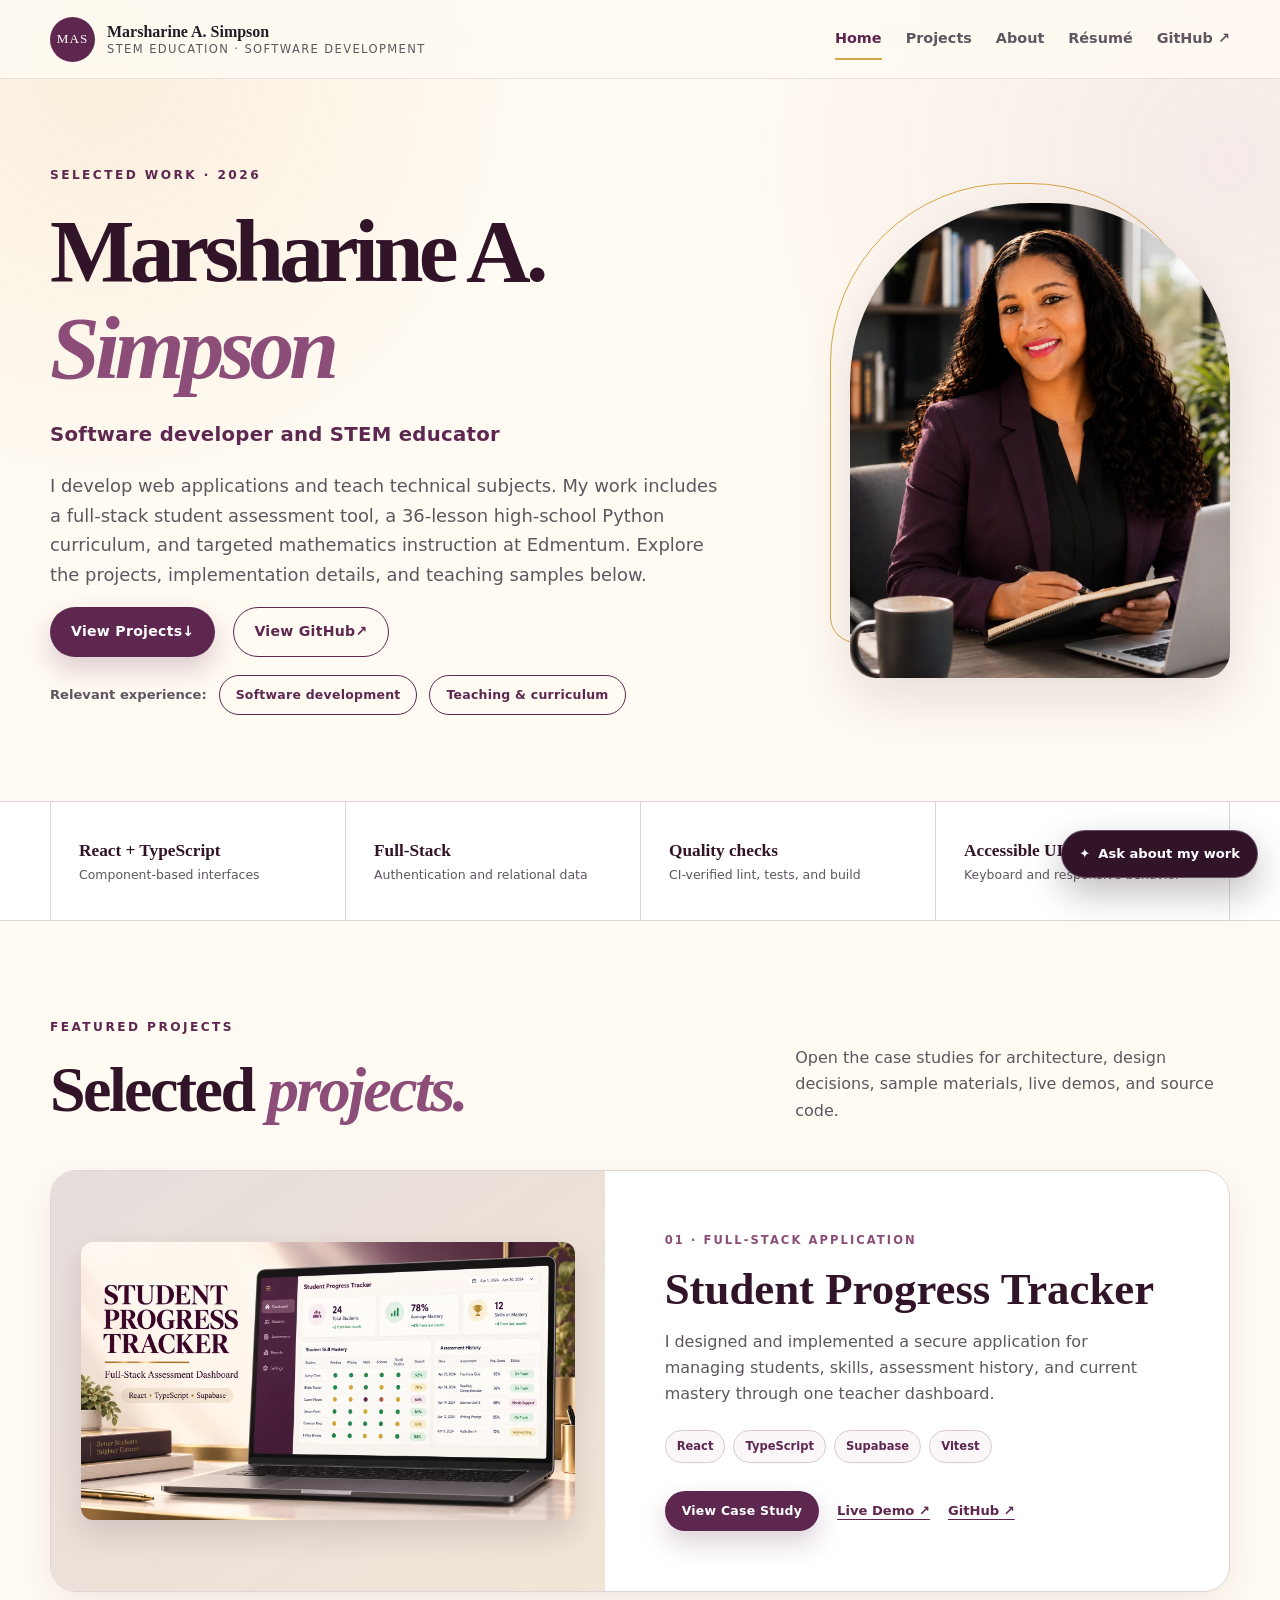
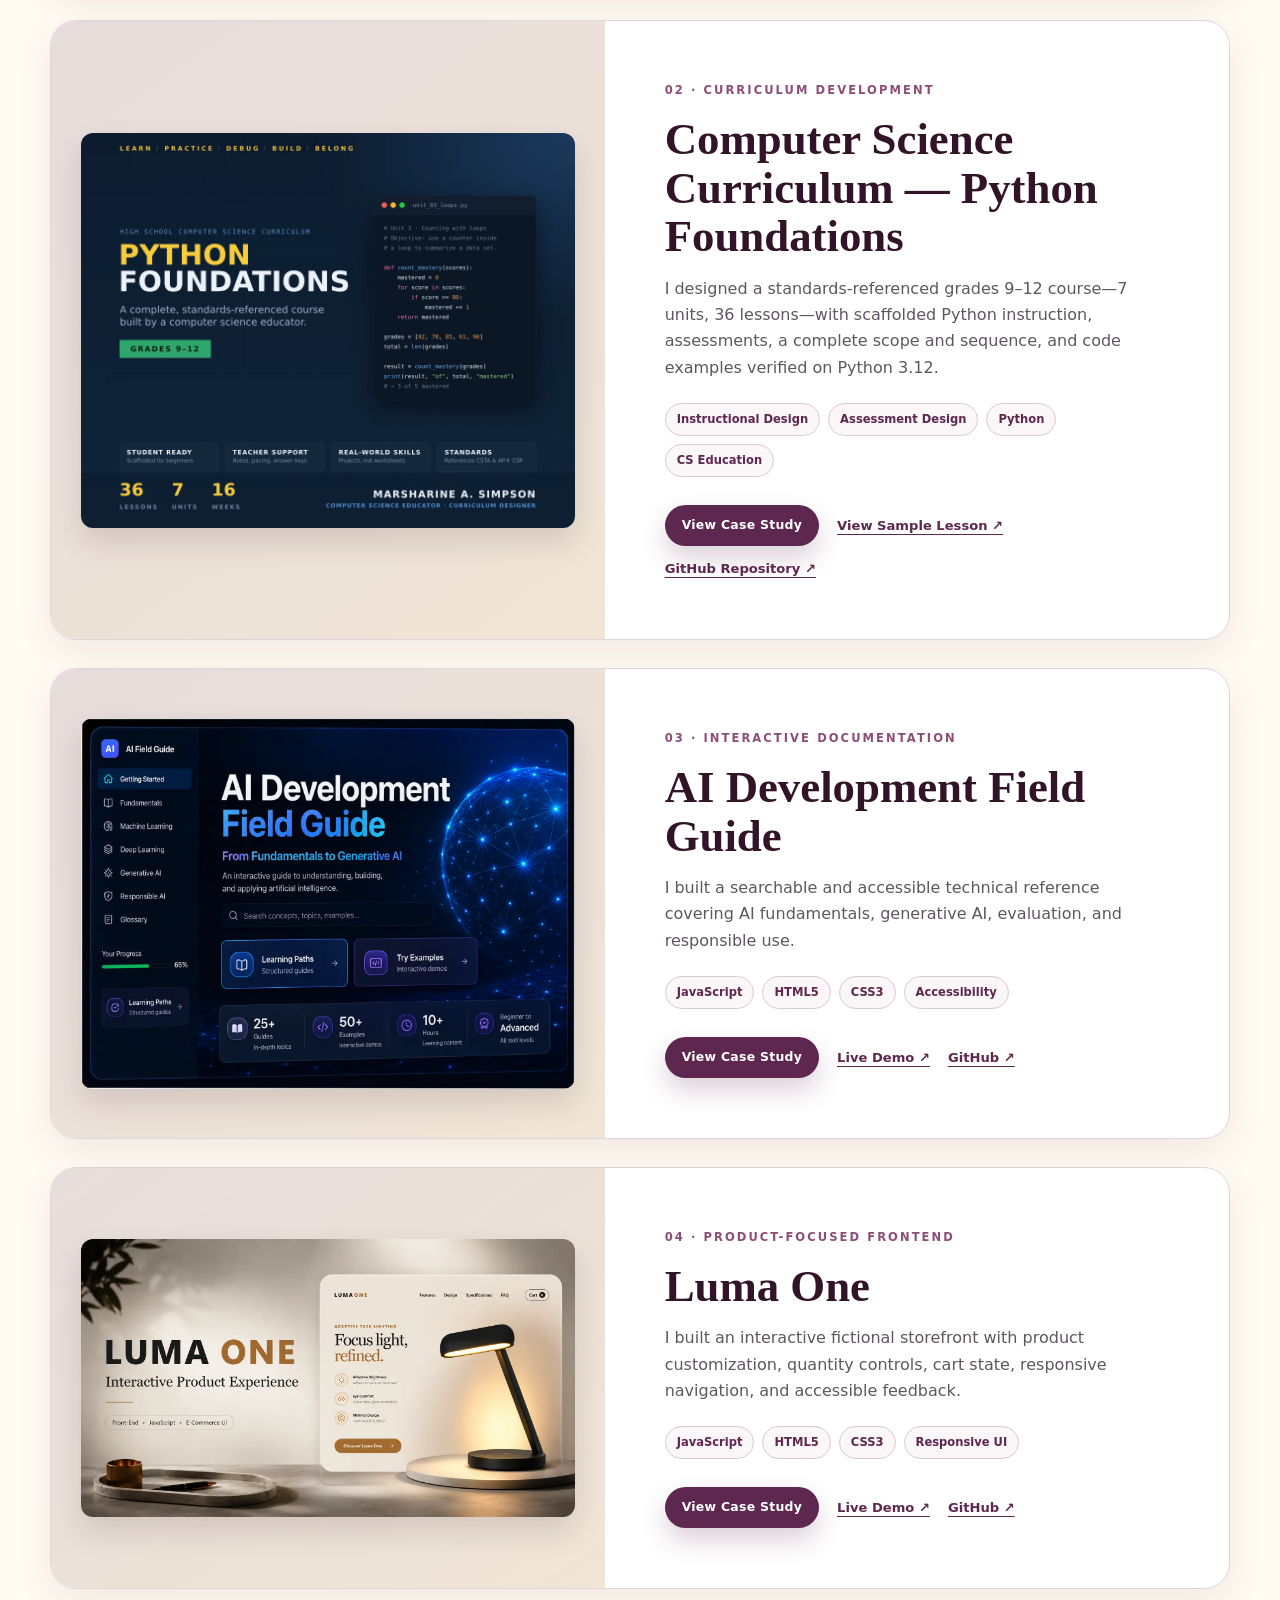
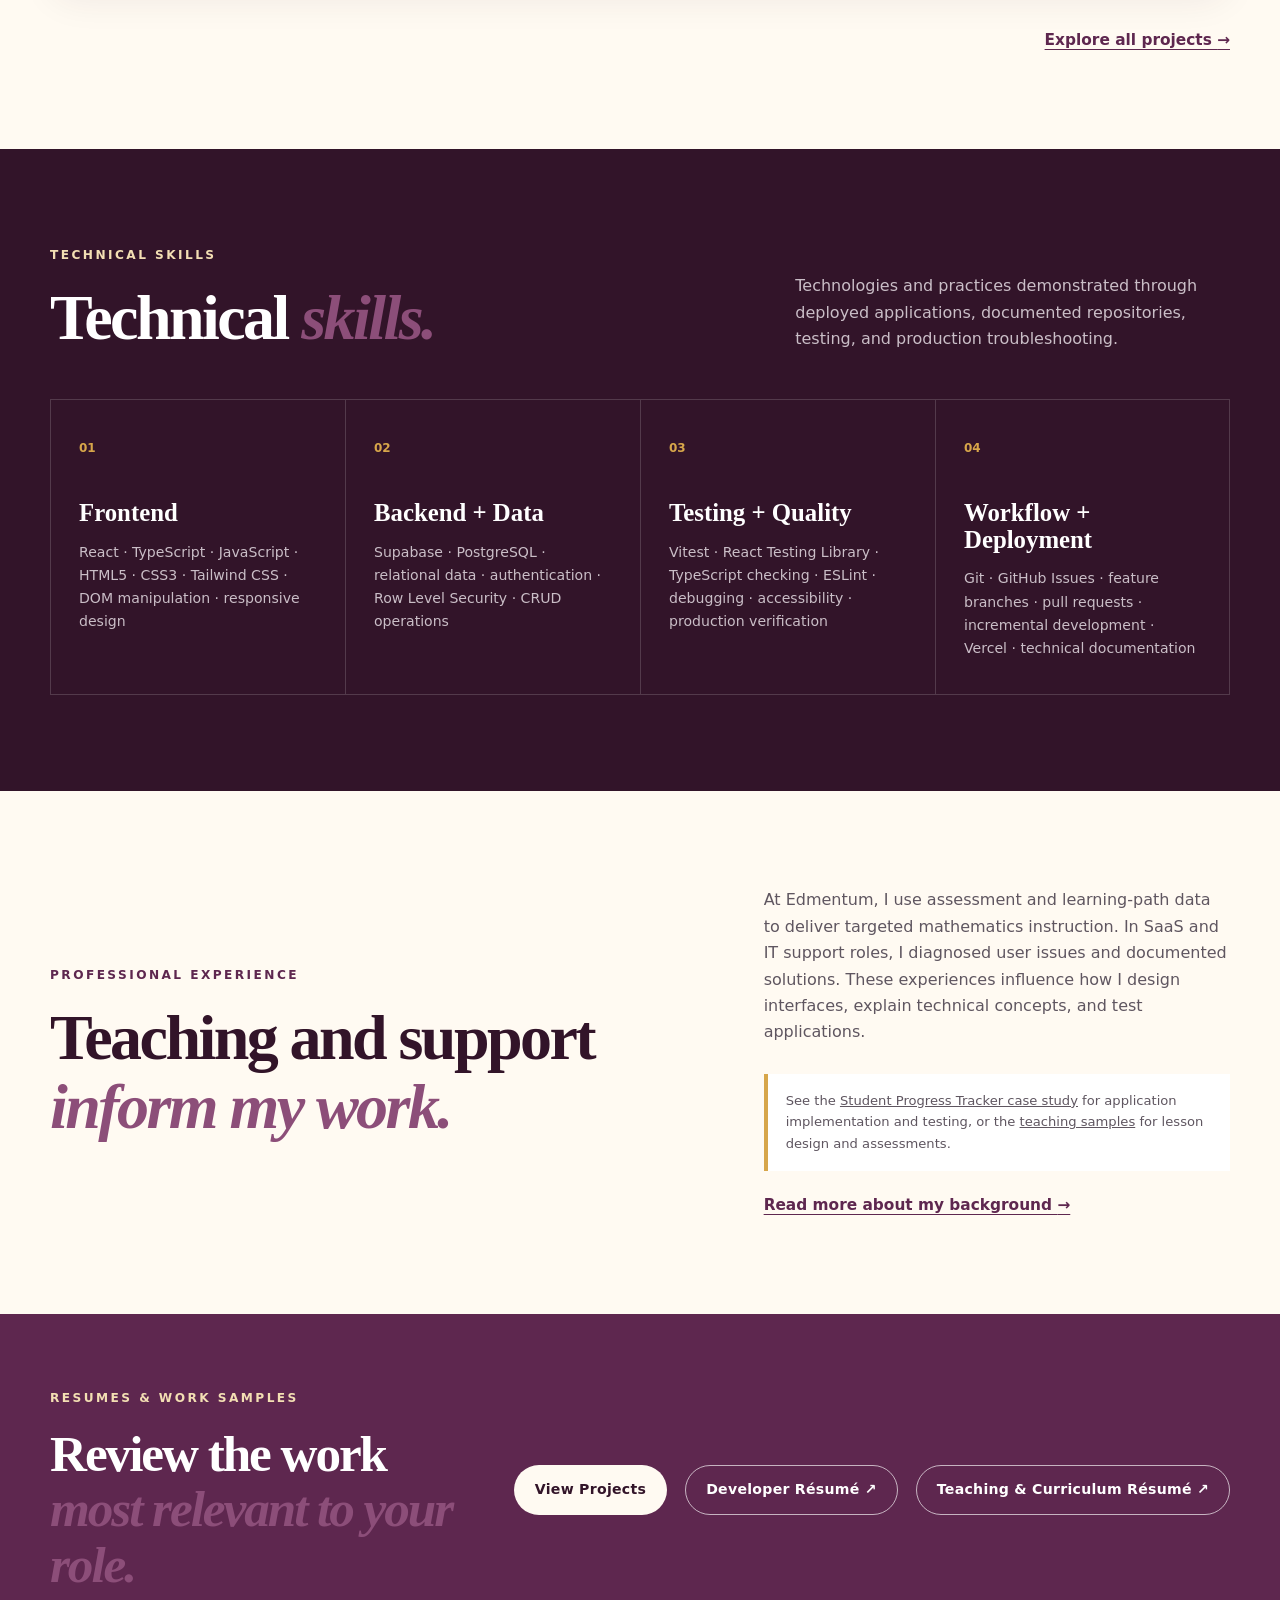
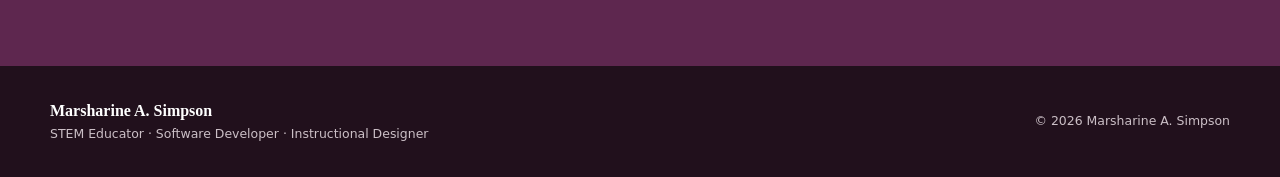
==== commit a385673e: "Clarify teaching and curriculum resume link label" ====
--- a/index.html
+++ b/index.html
@@ -233,7 +233,7 @@
                 <div class="button-row">
                     <a class="button button-light" href="projects.html">View Projects</a>
                     <a class="button button-outline-light" href="assets/Marsharine-Simpson-Software-Developer-Resume.pdf" target="_blank" rel="noopener noreferrer">Developer Résumé ↗</a>
-                    <a class="button button-outline-light" href="assets/Marsharine-Simpson-Curriculum-Designer-Resume.pdf" target="_blank" rel="noopener noreferrer">Curriculum Résumé ↗</a>
+                    <a class="button button-outline-light" href="assets/Marsharine-Simpson-Curriculum-Designer-Resume.pdf" target="_blank" rel="noopener noreferrer">Teaching &amp; Curriculum Résumé ↗</a>
                 </div>
             </div>
         </section>
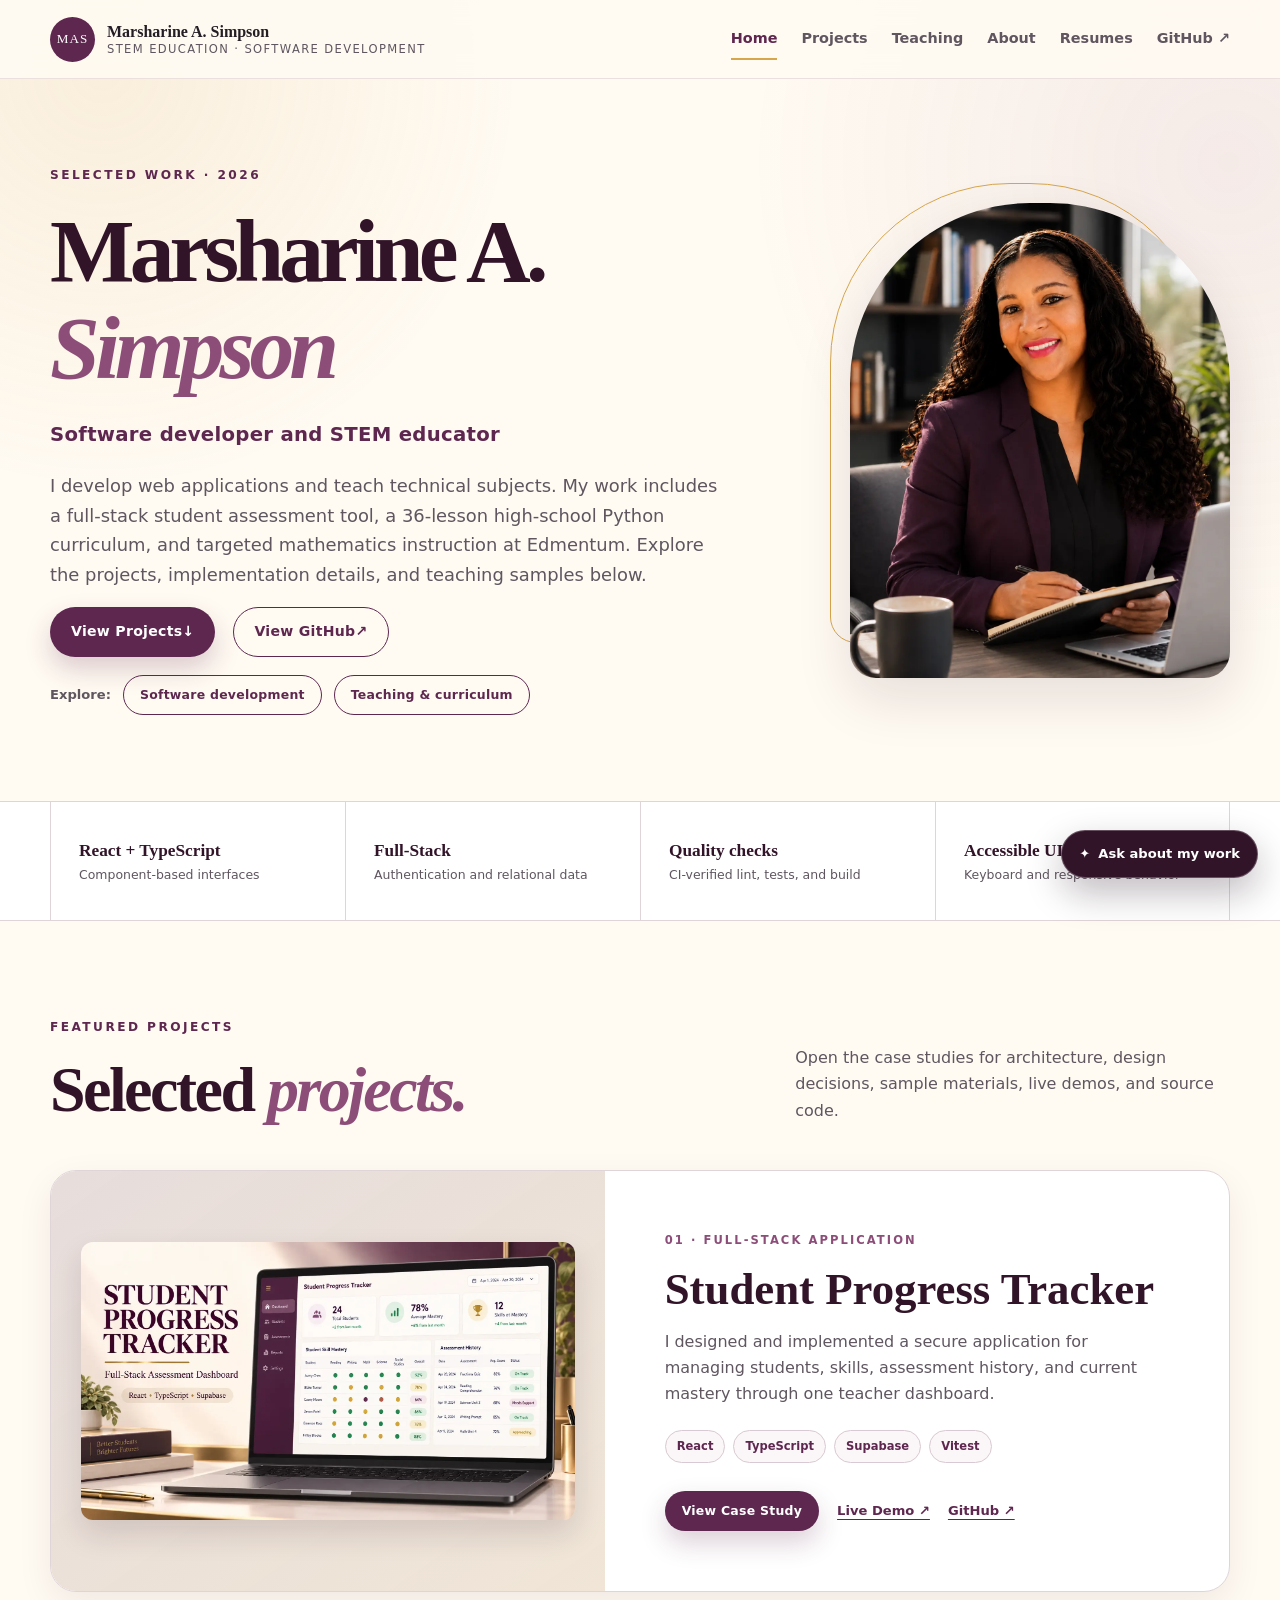
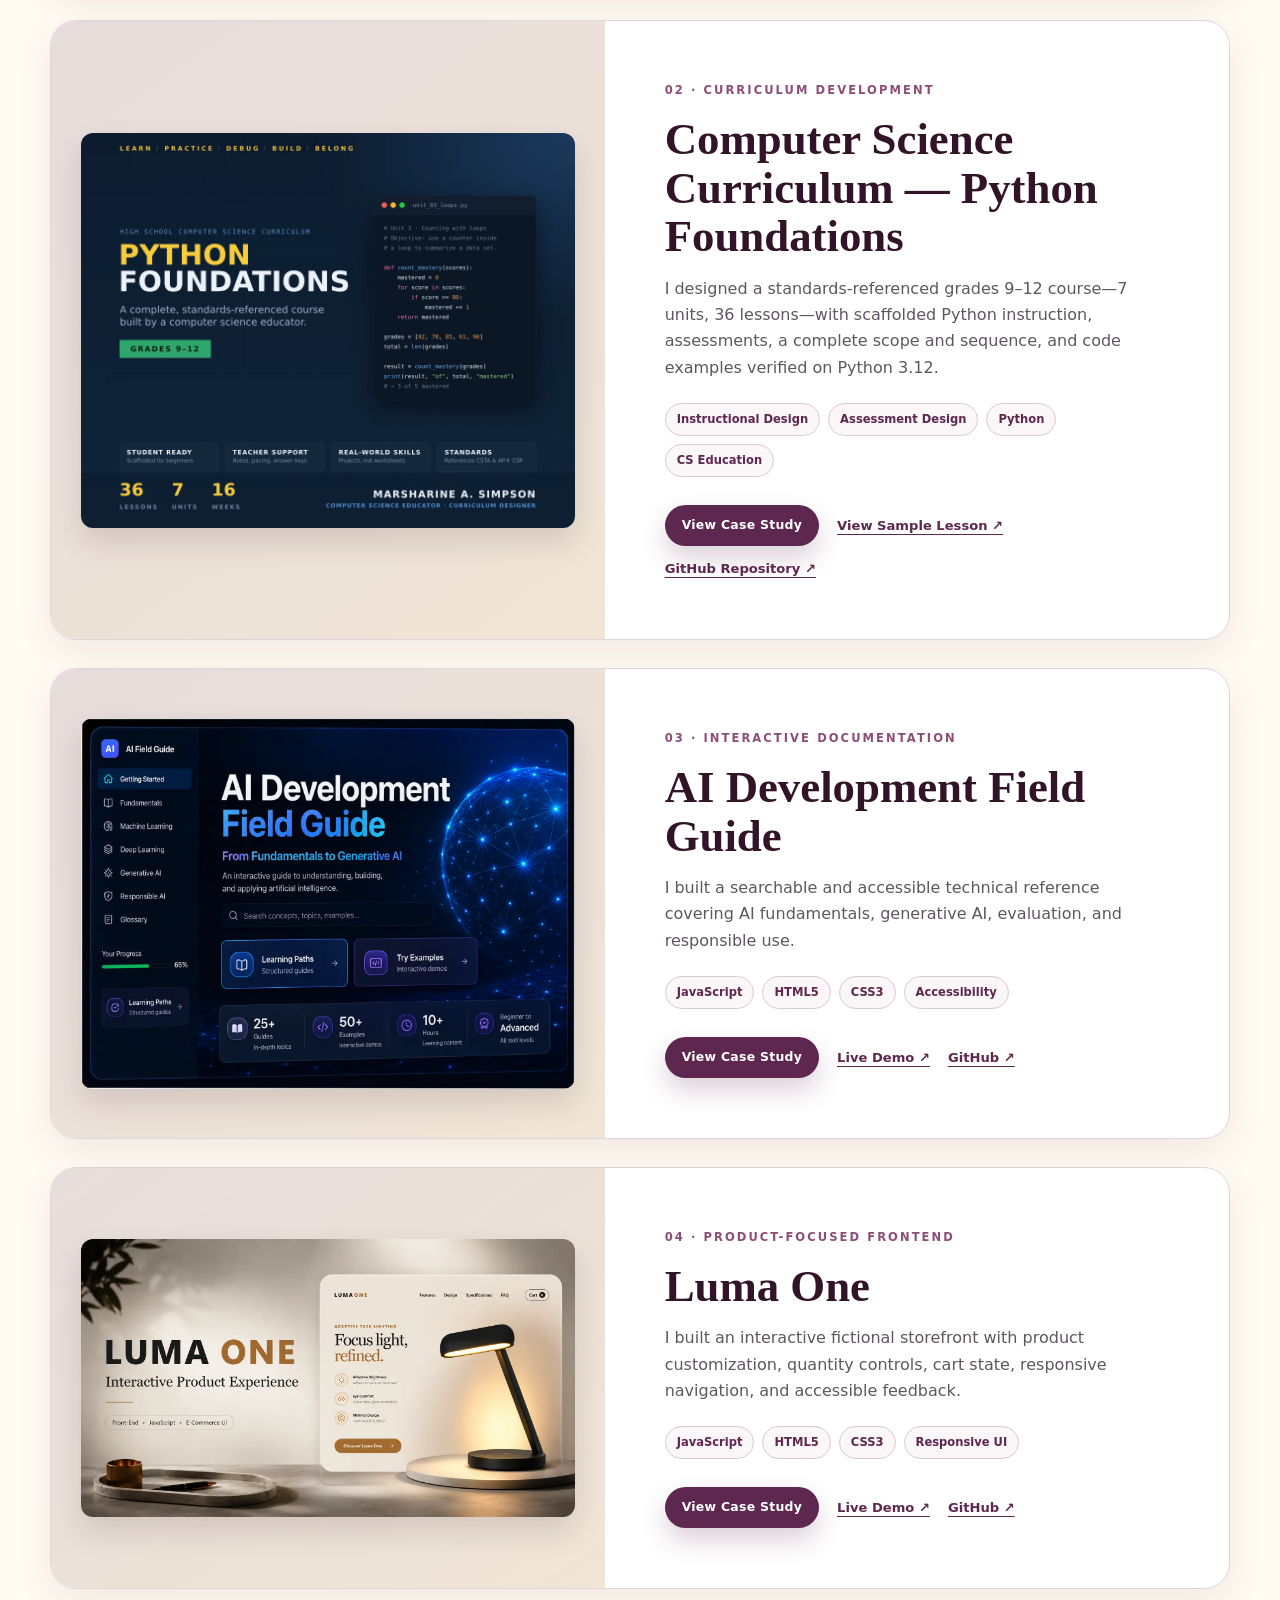
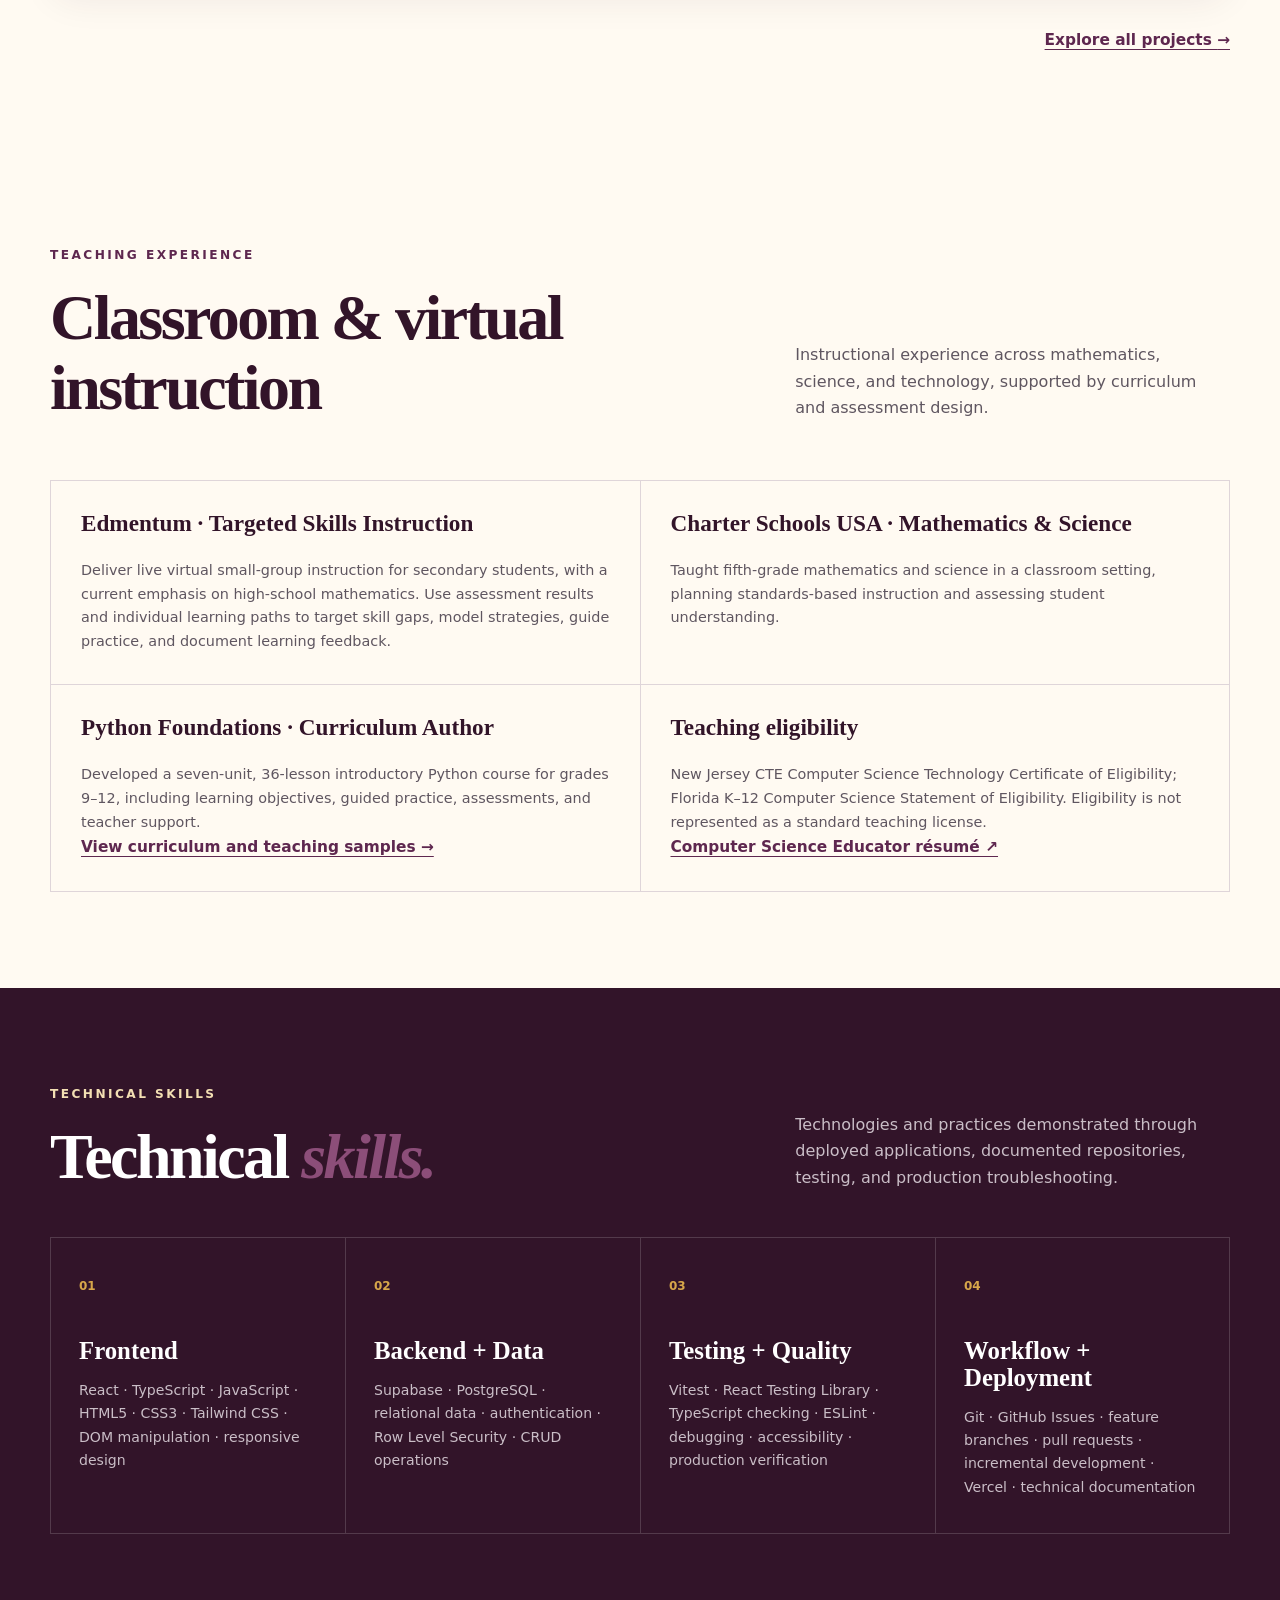
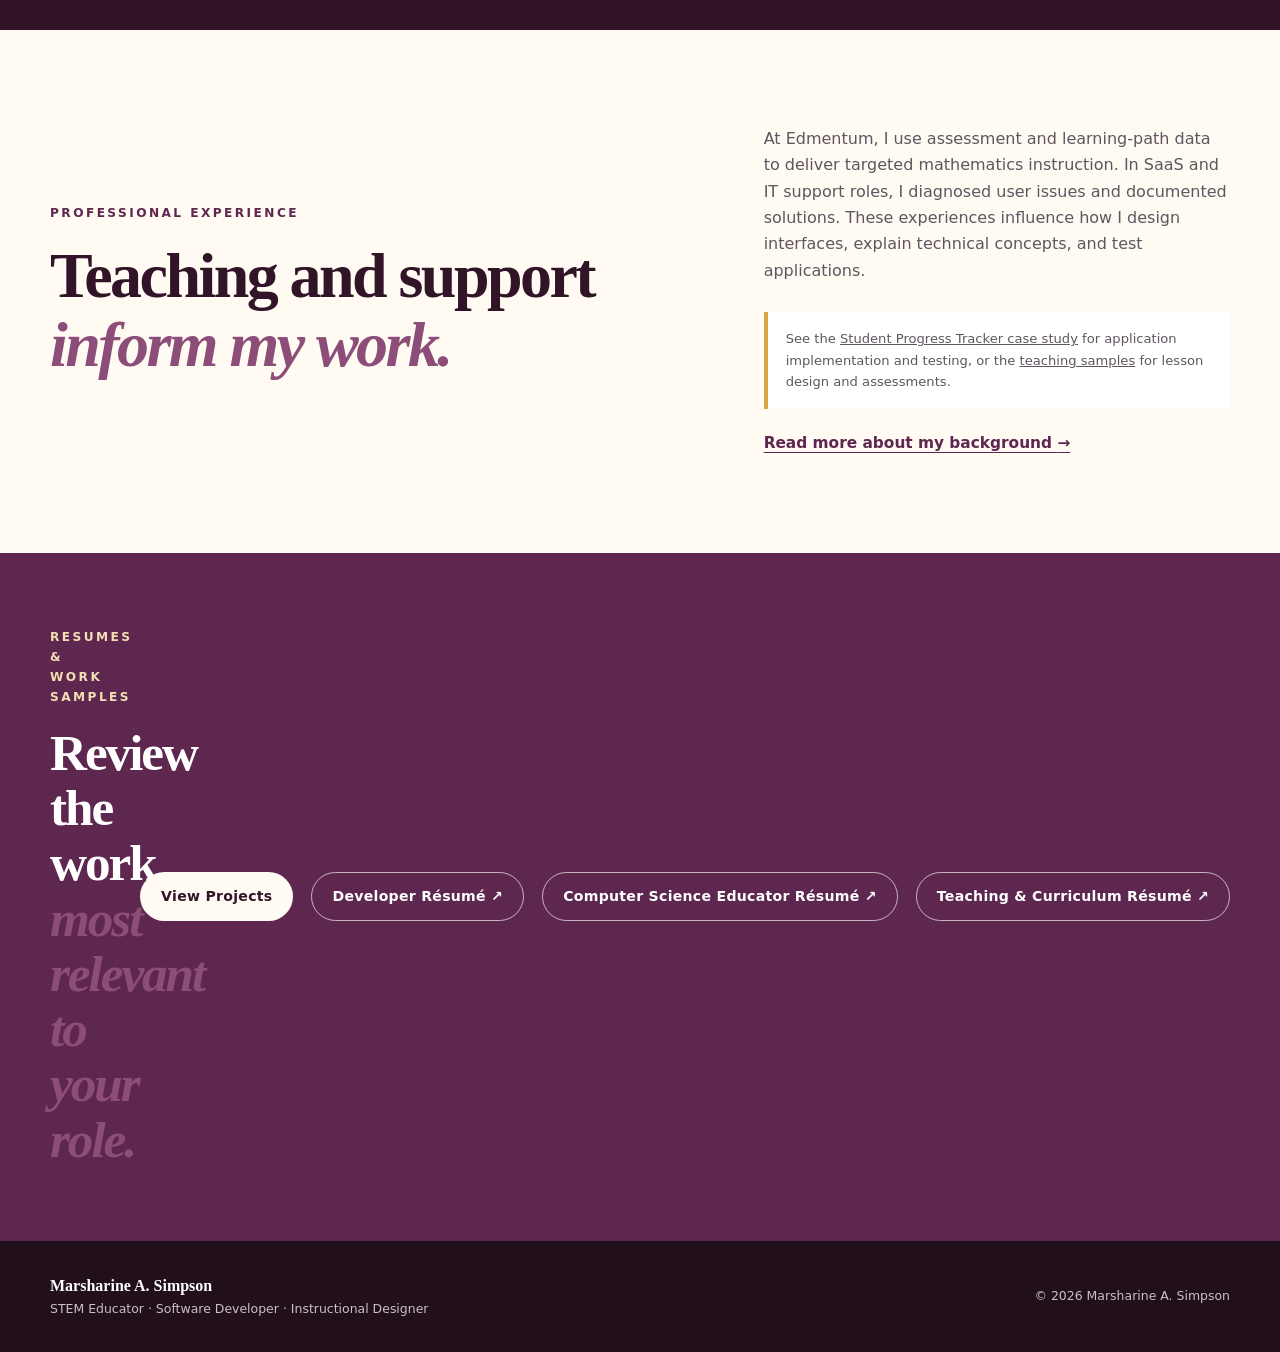
==== commit 6171a509: "Improve teaching evidence, role-specific resumes, and portfolio clarity" ====
--- a/index.html
+++ b/index.html
@@ -62,8 +62,9 @@
             <nav class="main-navigation" id="main-navigation" aria-label="Primary navigation">
                 <a href="index.html" aria-current="page">Home</a>
                 <a href="projects.html">Projects</a>
+                <a href="stem-curriculum-teaching-samples.html">Teaching</a>
                 <a href="about.html">About</a>
-                <a href="https://projectsportfolio-nine.vercel.app/assets/Marsharine-Simpson-Software-Developer-Resume.pdf" target="_blank" rel="noopener noreferrer">Résumé</a>
+                <a href="#resumes">Resumes</a>
                 <a href="https://github.com/marsharine-cs" target="_blank" rel="noopener noreferrer">GitHub <span aria-hidden="true">↗</span></a>
             </nav>
         </div>
@@ -80,8 +81,8 @@
                     <a class="button button-primary" href="#featured-projects">View Projects <span aria-hidden="true">↓</span></a>
                     <a class="button button-secondary" href="https://github.com/marsharine-cs" target="_blank" rel="noopener noreferrer">View GitHub <span aria-hidden="true">↗</span></a>
                 </div>
-                <div class="recruiter-paths" aria-label="30-second recruiter views">
-                    <span>Relevant experience:</span>
+                <div class="recruiter-paths" aria-label="Relevant professional experience">
+                    <span>Explore:</span>
                     <button class="button button-secondary button-small" type="button" data-open-recruiter>Software development</button>
                     <button class="button button-secondary button-small" type="button" data-open-curriculum-recruiter>Teaching &amp; curriculum</button>
                 </div>
@@ -193,6 +194,19 @@
             </div>
         </section>
 
+        <section class="section shell" id="teaching-experience" aria-labelledby="teaching-heading">
+            <div class="section-heading">
+                <div><p class="eyebrow">TEACHING EXPERIENCE</p><h2 id="teaching-heading">Classroom &amp; virtual instruction</h2></div>
+                <p>Instructional experience across mathematics, science, and technology, supported by curriculum and assessment design.</p>
+            </div>
+            <div class="experience-grid">
+                <article><h3>Edmentum · Targeted Skills Instruction</h3><p>Deliver live virtual small-group instruction for secondary students, with a current emphasis on high-school mathematics. Use assessment results and individual learning paths to target skill gaps, model strategies, guide practice, and document learning feedback.</p></article>
+                <article><h3>Charter Schools USA · Mathematics &amp; Science</h3><p>Taught fifth-grade mathematics and science in a classroom setting, planning standards-based instruction and assessing student understanding.</p></article>
+                <article><h3>Python Foundations · Curriculum Author</h3><p>Developed a seven-unit, 36-lesson introductory Python course for grades 9–12, including learning objectives, guided practice, assessments, and teacher support.</p><a class="text-link" href="stem-curriculum-teaching-samples.html">View curriculum and teaching samples →</a></article>
+                <article><h3>Teaching eligibility</h3><p>New Jersey CTE Computer Science Technology Certificate of Eligibility; Florida K–12 Computer Science Statement of Eligibility. Eligibility is not represented as a standard teaching license.</p><a class="text-link" href="assets/Marsharine-Simpson-Computer-Science-Educator-Resume-Final.pdf" target="_blank" rel="noopener noreferrer">Computer Science Educator résumé ↗</a></article>
+            </div>
+        </section>
+
         <section class="section section-dark" aria-labelledby="skills-heading">
             <div class="shell">
                 <div class="section-heading section-heading-light">
@@ -224,7 +238,7 @@
             </div>
         </section>
 
-        <section class="cta-section">
+        <section class="cta-section" id="resumes">
             <div class="shell cta-grid">
                 <div>
                     <p class="eyebrow">RESUMES &amp; WORK SAMPLES</p>
@@ -233,6 +247,7 @@
                 <div class="button-row">
                     <a class="button button-light" href="projects.html">View Projects</a>
                     <a class="button button-outline-light" href="assets/Marsharine-Simpson-Software-Developer-Resume.pdf" target="_blank" rel="noopener noreferrer">Developer Résumé ↗</a>
+                    <a class="button button-outline-light" href="assets/Marsharine-Simpson-Computer-Science-Educator-Resume-Final.pdf" target="_blank" rel="noopener noreferrer">Computer Science Educator Résumé ↗</a>
                     <a class="button button-outline-light" href="assets/Marsharine-Simpson-Curriculum-Designer-Resume.pdf" target="_blank" rel="noopener noreferrer">Teaching &amp; Curriculum Résumé ↗</a>
                 </div>
             </div>
@@ -242,12 +257,12 @@
     <dialog class="recruiter-dialog" id="recruiter-dialog" aria-labelledby="recruiter-title">
         <div class="recruiter-shell">
             <header class="recruiter-header">
-                <div><p class="eyebrow">30-SECOND RECRUITER VIEW</p><h2 id="recruiter-title">Software development experience</h2></div>
+                <div><p class="eyebrow">DEVELOPMENT PROJECTS</p><h2 id="recruiter-title">Software development experience</h2></div>
                 <button class="dialog-close" type="button" aria-label="Close recruiter summary" data-close-dialog>×</button>
             </header>
             <p class="recruiter-lead">I build and deploy user-focused web applications, test important behavior, troubleshoot production issues, and document the engineering decisions behind the work.</p>
             <div class="recruiter-evidence">
-                <article><span>STRONGEST PROJECT</span><h3>Student Progress Tracker</h3><p>React + TypeScript + Supabase/PostgreSQL with authentication, RLS, CRUD, assessment history, dashboard logic, and automated regression coverage.</p></article>
+                <article><span>FEATURED APPLICATION</span><h3>Student Progress Tracker</h3><p>React + TypeScript + Supabase/PostgreSQL with authentication, RLS, CRUD, assessment history, dashboard logic, and automated regression coverage.</p></article>
                 <article><span>ENGINEERING PRACTICE</span><h3>Team-ready workflow</h3><p>GitHub Issues, feature branches, pull requests, TypeScript checks, linting, testing, production builds, and deployment verification.</p></article>
                 <article><span>PROFESSIONAL EDGE</span><h3>Clear problem-solving</h3><p>IT, SaaS support, education, and AI-evaluation experience strengthen troubleshooting, communication, documentation, and user empathy.</p></article>
             </div>
@@ -262,7 +277,7 @@
     <dialog class="recruiter-dialog" id="curriculum-recruiter-dialog" aria-labelledby="curriculum-recruiter-title">
         <div class="recruiter-shell">
             <header class="recruiter-header">
-                <div><p class="eyebrow">30-SECOND RECRUITER VIEW · CURRICULUM + INSTRUCTION</p><h2 id="curriculum-recruiter-title">Teaching and curriculum experience</h2></div>
+                <div><p class="eyebrow">TEACHING &amp; CURRICULUM</p><h2 id="curriculum-recruiter-title">Teaching and curriculum experience</h2></div>
                 <button class="dialog-close" type="button" aria-label="Close curriculum recruiter summary" data-close-dialog>×</button>
             </header>
             <p class="recruiter-lead">I design computer science curriculum end to end—scope and sequence, objectives, scaffolded lessons, assessments, and teacher materials—and I bring classroom teaching and software-development experience to every course.</p>
@@ -274,7 +289,8 @@
             <div class="button-row">
                 <a class="button button-primary" href="case-studies/python-foundations-curriculum.html">Review Curriculum Case Study</a>
                 <a class="button button-secondary" href="https://github.com/marsharine-cs/computer-science-secondary-curriculum/blob/main/intro-to-python-9-12/sample-lesson-1.3.md" target="_blank" rel="noopener noreferrer">Sample Lesson ↗</a>
-                <a class="button button-secondary" href="assets/Marsharine-Simpson-Curriculum-Designer-Resume.pdf" target="_blank" rel="noopener noreferrer">Curriculum Résumé ↗</a>
+                <a class="button button-secondary" href="assets/Marsharine-Simpson-Computer-Science-Educator-Resume-Final.pdf" target="_blank" rel="noopener noreferrer">Educator Résumé ↗</a>
+                <a class="button button-secondary" href="assets/Marsharine-Simpson-Curriculum-Designer-Resume.pdf" target="_blank" rel="noopener noreferrer">Teaching &amp; Curriculum Résumé ↗</a>
             </div>
         </div>
     </dialog>
